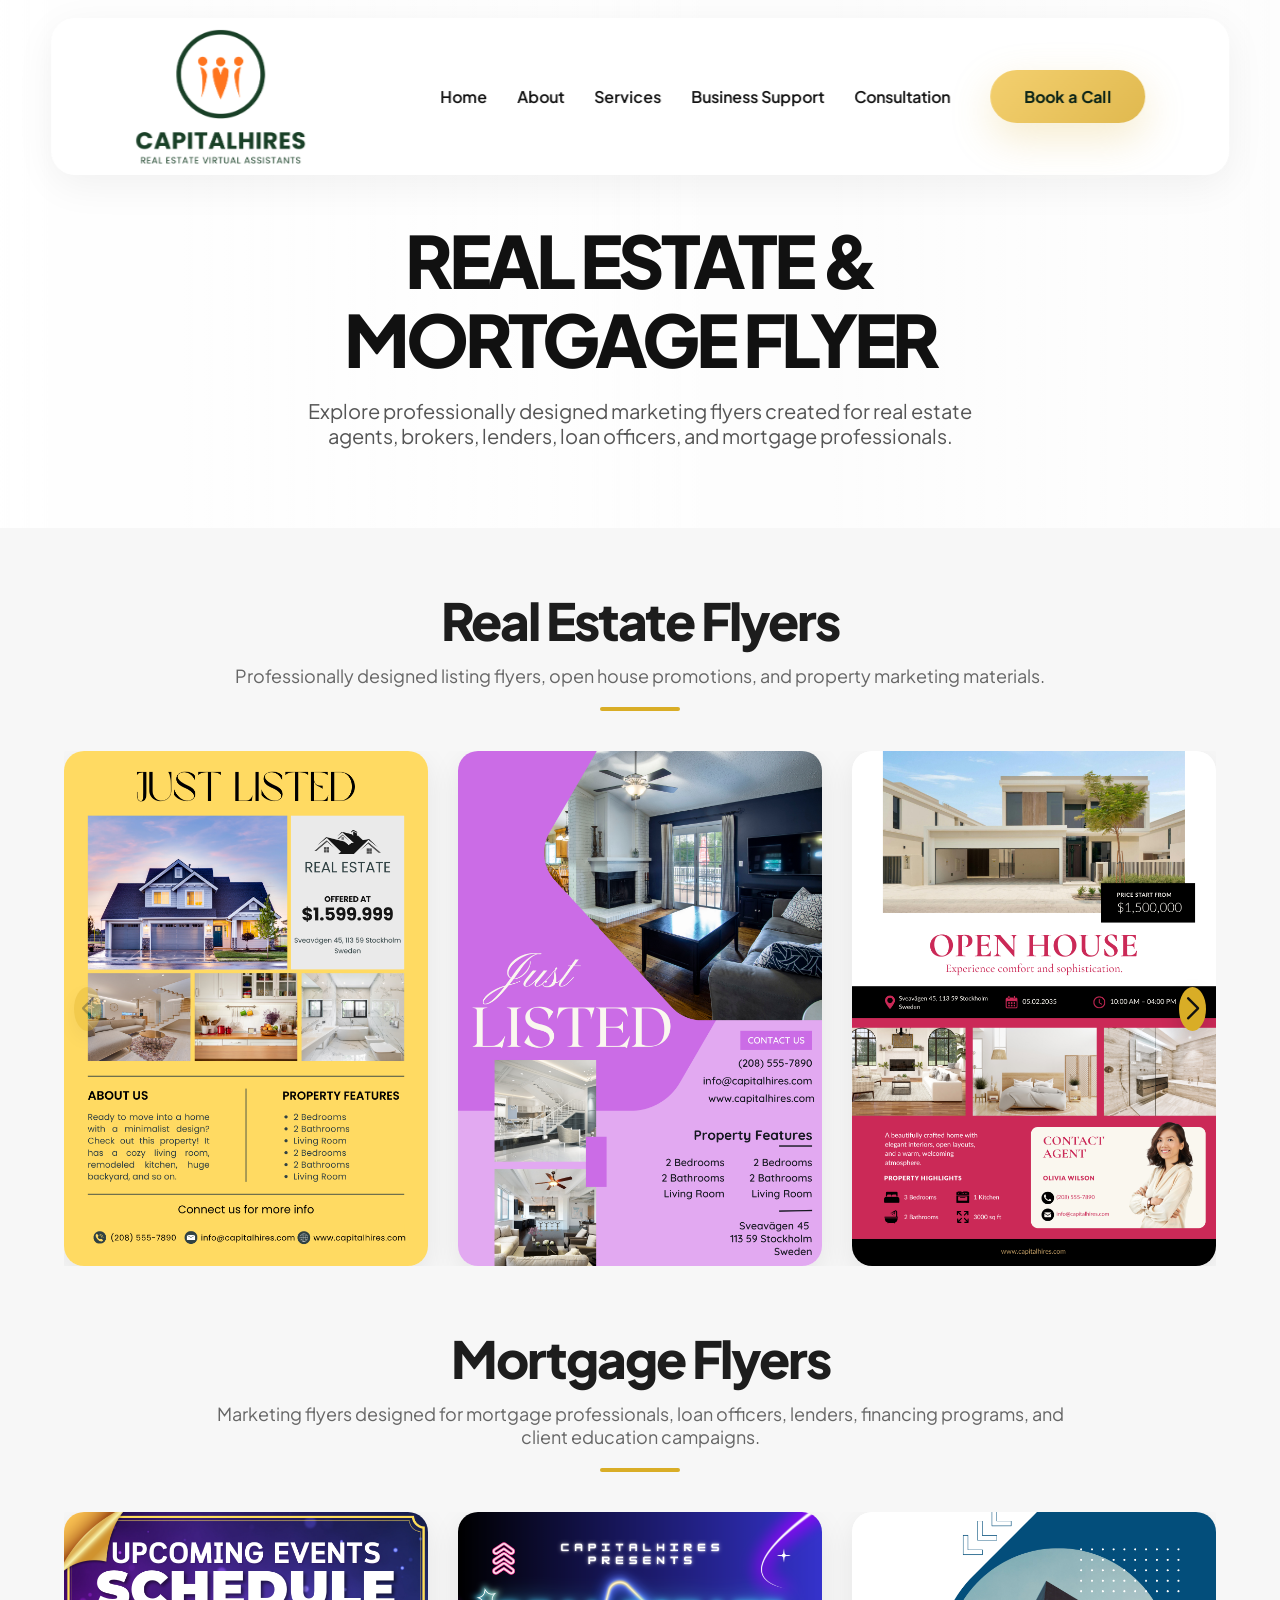
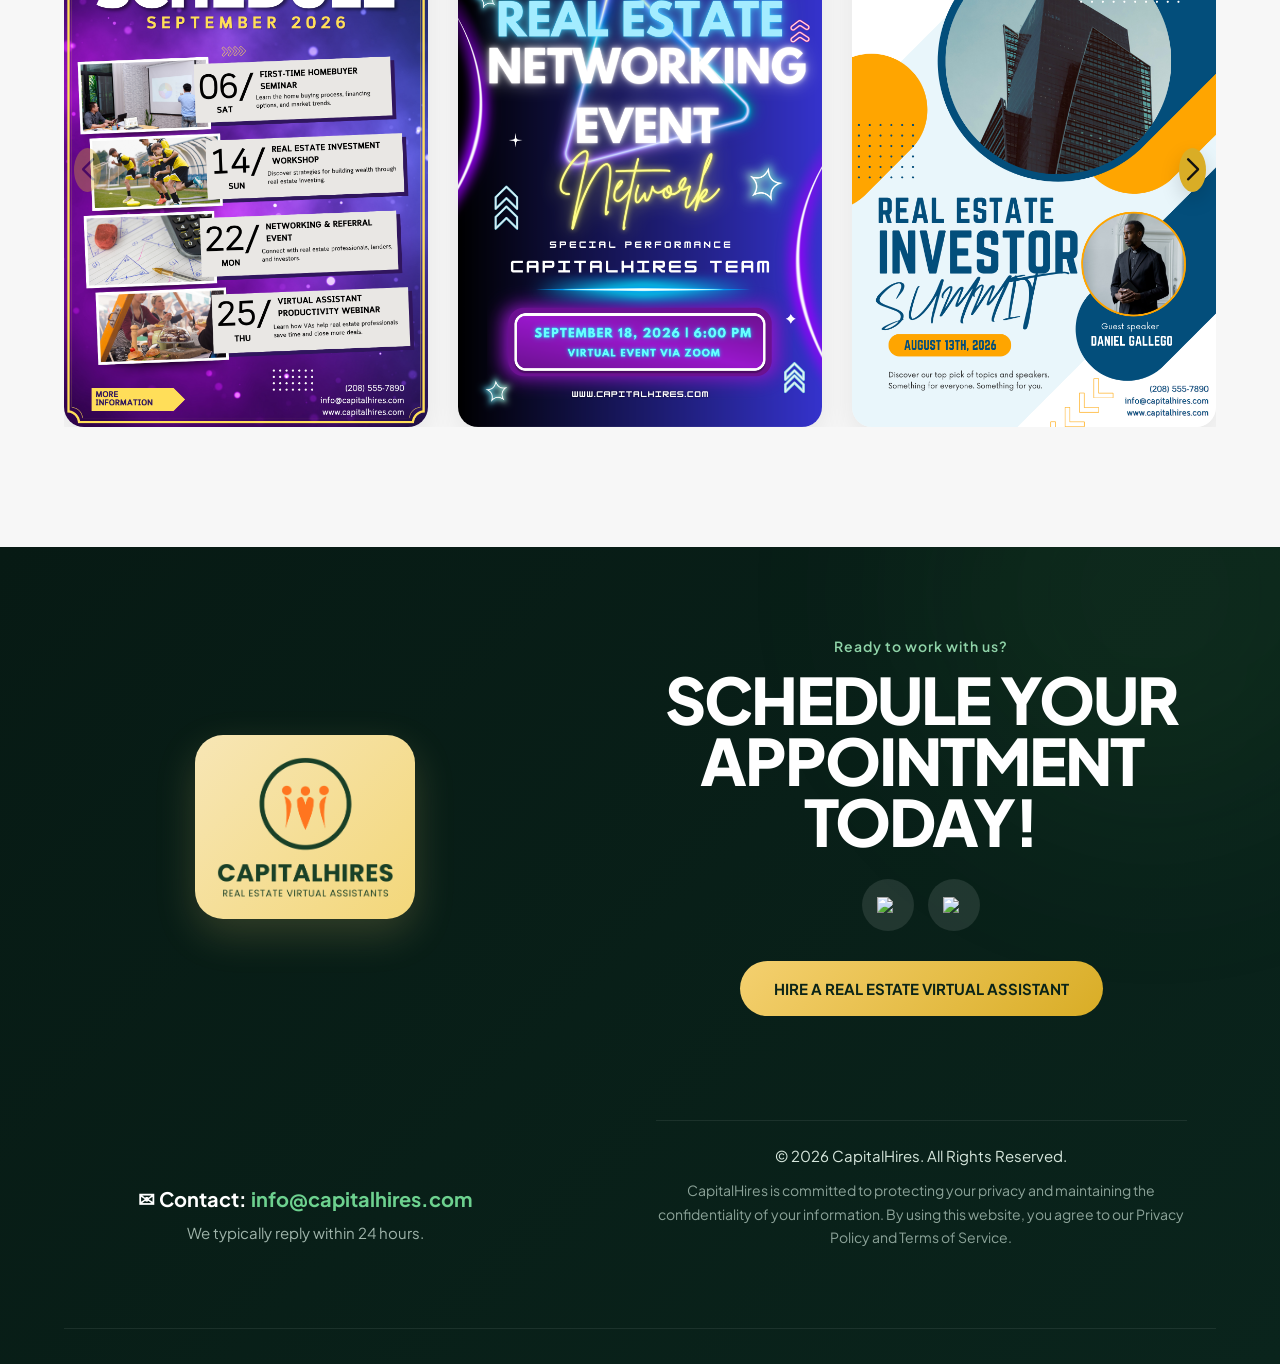
==== flyers/index.html @ 809a92e7 "update" ====
<!DOCTYPE html>
<html lang="en">
<head>
    <meta charset="UTF-8">
    <meta name="viewport" content="width=device-width, initial-scale=1.0">

    <title>Flyers | CapitalHires</title>
    <meta property="og:title" content="CapitalHires | Real Estate Virtual Assistants">

<meta property="og:description"
content="Professional real estate virtual assistants helping agents, brokers, lenders, and mortgage professionals grow their business.">

<meta property="og:image"
content="https://capitalhires.com/images/logo.png">

<meta property="og:url"
content="https://capitalhires.com">

<meta property="og:type"
content="website">

<meta name="twitter:card" content="summary_large_image">

<meta name="twitter:title"
content="CapitalHires | Real Estate Virtual Assistants">

<meta name="twitter:description"
content="Professional real estate virtual assistants helping real estate and mortgage professionals.">

<meta name="twitter:image"
content="https://capitalhires.com/images/preview.jpg">

    <link rel="stylesheet" href="../style.css">
    <link rel="stylesheet" href="../form.css">
    <link rel="stylesheet" href="flyers.css">

    <link rel="preconnect" href="https://fonts.googleapis.com">
    <link rel="preconnect" href="https://fonts.gstatic.com" crossorigin>
    <link href="https://fonts.googleapis.com/css2?family=Plus+Jakarta+Sans:wght@400;500;600;700;800&display=swap" rel="stylesheet">
    <link rel="stylesheet"href="https://cdn.jsdelivr.net/npm/swiper@11/swiper-bundle.min.css"/>


  </head>
<body>

     <!-- HEADER -->

  <header class="header">
    <div class="container nav">

<div class="logo">
  <a href="../index.html">
    <img src="../images/logo.png"
         alt="Capital Hires Logo"
         class="logo-img">
  </a>
</div>

     <nav>
  <ul class="nav-links">

    <li><a href="../index.html">Home</a></li>
    <li><a href="../index.html#about">About</a></li>
    <li><a href="../index.html#services">Services</a></li>
    <li><a href="../index.html#support">Business Support</a></li>
    <li><a href="../index.html#consultation">Consultation</a></li>

  </ul>
</nav>

      <div class="menu-toggle">
  ☰
</div>

<a 
href="https://calendly.com/capitalhires/30min"
target="_blank"
class="btn"
>
  Book a Call
</a>
    </div>
  </header>

<section class="hero">
    <div class="hero-content">
<h1>Real Estate & Mortgage Flyer</h1>

<p>
Explore professionally designed marketing flyers created for real estate agents,
brokers, lenders, loan officers, and mortgage professionals.
</p>
    </div>
</section>

<section class="category-title">
    <h2>Real Estate Flyers</h2>
    <p>
        Professionally designed listing flyers, open house promotions,
        and property marketing materials.
    </p>
</section>

<div class="swiper realEstateSwiper">

    <div class="swiper-wrapper">

        <div class="swiper-slide">
            <img src="../images/Flyers1.png">
        </div>

        <div class="swiper-slide">
            <img src="../images/Flyers2.png">
        </div>

        <div class="swiper-slide">
            <img src="../images/Flyers3.png">
        </div>

        <div class="swiper-slide">
            <img src="../images/Flyers1.png">
        </div>

        <div class="swiper-slide">
            <img src="../images/Flyers2.png">
        </div>

        <div class="swiper-slide">
            <img src="../images/Flyers3.png">
        </div>

    </div>

<div class="realestate-next swiper-button-next"></div>
<div class="realestate-prev swiper-button-prev"></div>

</div>

<section class="category-title">
    <h2>Mortgage Flyers</h2>
    <p>
        Marketing flyers designed for mortgage professionals,
        loan officers, lenders, financing programs, and client education campaigns.
    </p>
</section>

<div class="swiper mortgageSwiper">

    <div class="swiper-wrapper">

<div class="swiper-slide">
    <img src="../images/Flyersevent1.png">
</div>

<div class="swiper-slide">
    <img src="../images/Flyersevent2.png">
</div>

<div class="swiper-slide">
    <img src="../images/Flyersevent3.png">
</div>

<div class="swiper-slide">
    <img src="../images/Flyersevent1.png">
</div>

<div class="swiper-slide">
    <img src="../images/Flyersevent2.png">
</div>

<div class="swiper-slide">
    <img src="../images/Flyersevent3.png">
</div>

    </div>

    <div class="mortgage-next swiper-button-next"></div>
    <div class="mortgage-prev swiper-button-prev"></div>

</div>

 <!-- FOOTER -->

<footer class="footer">

  <div class="footer-top">

    <!-- LEFT -->
    <div class="footer-left">

      <img 
      src="../images/logo.png"
      alt="Capital Hires Logo"
      class="footer-logo"
      >

    </div>


    <!-- CENTER -->
    <div class="footer-center">

      <h4>Ready to work with us?</h4>

      <h2>
        SCHEDULE YOUR APPOINTMENT TODAY!
      </h2>


      <div class="footer-socials">

        <a href="https://www.facebook.com/profile.php?id=61570972498811" target="_blank">
          <img src="https://cdn-icons-png.flaticon.com/512/733/733547.png">
        </a>

        <a href="https://www.linkedin.com/company/capitalhires/" target="_blank">
          <img src="https://cdn-icons-png.flaticon.com/512/3536/3536505.png">
        </a>
<!-- 
        <a href="https://www.instagram.com" target="_blank">
          <img src="https://cdn-icons-png.flaticon.com/512/2111/2111463.png">
        </a>

        <a href="https://www.linkedin.com/company/capitalhires" target="_blank">
          <img src="https://cdn-icons-png.flaticon.com/512/733/733585.png">
        </a>

        -->

      </div>


  <a href="../hireavaform/"
   target="_blank" class="footer-btn" id="hireBtn">
        HIRE A REAL ESTATE VIRTUAL ASSISTANT
      </a>

    </div>


  <div class="footer-contact">

    <p>
      ✉ Contact:
      <a href="mailto:info@capitalhires.com">
        info@capitalhires.com
      </a>
    </p>

    <span>
      We typically reply within 24 hours.
    </span>

  </div>

  <div class="footer-bottom">

    <p>
      © 2026 CapitalHires. All Rights Reserved.
    </p>

    <p>
      CapitalHires is committed to protecting your privacy and maintaining the confidentiality of your information. By using this website, you agree to our Privacy Policy and Terms of Service.
    </p>

  </div> 

</div>

</footer>

<script src="https://cdn.jsdelivr.net/npm/swiper@11/swiper-bundle.min.js"></script>
<script src="flyers.js"></script>
<script src="../script.js"></script>

</body>
</html>
---- style.css ----
*{
  margin:0;
  padding:0;
  box-sizing:border-box;
  font-family:'Plus Jakarta Sans',sans-serif;
}

html{
  scroll-behavior:smooth;
}

body{
  font-family:'Plus Jakarta Sans',sans-serif;
  background:#f6f6f2;
  color:#111;
}

.container{
  width:90%;
  max-width:1350px;
  margin:auto;
}

.header{
  position:fixed;
  top:18px;
  left:50%;
  transform:translateX(-50%);

  width:92%;

  background:
  rgba(255,255,255,0.82);

  backdrop-filter:blur(18px);

  border:
  1px solid rgba(255,255,255,0.15);

  border-radius:24px;

  z-index:999;

  transition:0.4s;

  box-shadow:
  0 10px 40px rgba(0,0,0,0.06);
}

.header.hide{
  transform:
  translateX(-50%)
  translateY(-120%);
}

.header.scrolled{
  top:10px;

  background:
  rgba(255,255,255,0.92);

  box-shadow:
  0 15px 40px rgba(0,0,0,0.08);
}

.header.scrolled .logo-img{
  width:145px;
}

.nav{
  display:flex;
  align-items:center;
  justify-content:space-between;

  padding:10px 24px;
}

.logo{
  margin-right:auto;
}
.logo-img{
  width:170px;
  height:auto;

  display:block;

  transition:0.3s ease;
}

.nav-links{
  display:flex;
  gap:30px;
  list-style:none;
  margin-right:40px;
}

.nav-links a{
  text-decoration:none;
  color:#111;
  font-weight:600;
}

.btn{
  display:inline-flex;
  align-items:center;
  justify-content:center;

  padding:16px 34px;

background:
linear-gradient(
  135deg,
  #f4d06f,
  #e0b94f
);

color:#0b2418;

  text-decoration:none;

  border-radius:999px;

  border:none;

  cursor:pointer;

  font-weight:700;

  letter-spacing:0.3px;

  transition:0.35s ease;

  box-shadow:
  0 15px 40px rgba(224,185,79,0.28);
}

.btn:hover{

  transform:
  translateY(-5px)
  scale(1.03);

  box-shadow:
  0 20px 50px rgba(224,185,79,0.35);

  background:
linear-gradient(
  135deg,
  #ffe08a,
  #d9ad26
  );
}

.hero-buttons{
  display:flex;
  justify-content:center;
  align-items:center;
  gap:18px;
  margin-top:35px;
}

.secondary-btn{
  padding:16px 26px;
  font-size:15px;

  background:
  linear-gradient(
    135deg,
    #f4d06f,
    #e0b94f
  );

  color:#0b2418;

  box-shadow:
  0 15px 40px rgba(224,185,79,0.28);

  transition:all 0.3s ease;
}

.secondary-btn:hover{

  background:
  linear-gradient(
    135deg,
    #ffe08a,
    #d9ad26
  );

  color:#0b2418;
}

.hero{
  padding:180px 0 120px;
  background:
  linear-gradient(to right, rgba(255,255,255,0.95), rgba(255,255,255,0.7)),
  url('https://images.unsplash.com/photo-1520607162513-77705c0f0d4a?q=80&w=1600&auto=format&fit=crop');

  background-size:cover;
  background-position:center;
}

.hero .btn{
  display:inline-block;
}

.hero-grid{
  display:flex;
  justify-content:flex-start;
  align-items:center;

  min-height:85vh;
}

.hero-content{
  width:100%;
  max-width:1400px;
  margin:auto;
  text-align:center;
}

.hero h1{
  font-size:clamp(3.8rem, 5vw, 6.5rem);
  font-weight:800;
  line-height:0.9;
  letter-spacing:-4px;
  text-transform:uppercase;
  text-align:center;

  width:100%;
  max-width:1600px;

  margin:0 auto;

  text-wrap:balance;
}

.hero span{
  color:#5fa33f;
}

.hero p{
  max-width:700px;
  margin:35px auto;
}

.hero-card{
  background:
  linear-gradient(
  135deg,
  #0c4f33,
  #082717
  );

  color:white;

  padding:60px;

  border-radius:35px;

  max-width:850px;

  margin:80px auto 0;

  box-shadow:
  0 25px 60px rgba(0,0,0,0.2);
}

.hero-card h2{
  font-size:42px;
  line-height:1.2;
  margin-bottom:30px;
}

.hero-card ul{
  line-height:2.2;
  font-size:18px;
}

.why-section{
  padding:140px 0;
  background:
  linear-gradient(
    to bottom,
    #f7f7f4,
    #eef2eb
  );
}

.why-grid{
  display:grid;

  grid-template-columns:
  1fr 1fr;

  gap:60px;

  align-items:center;

  margin-bottom:120px;
}

.section-label{
  display:inline-block;

  font-size:14px;

  font-weight:700;

  letter-spacing:2px;

  color:#0d6b3d;

  margin-bottom:20px;
}

.why-left h2{
  font-size:54px;

  line-height:1.1;

  margin-bottom:30px;

  max-width:700px;
}

.why-text{
  font-size:18px;

  line-height:1.8;

  color:#555;

  margin-bottom:20px;

  max-width:650px;
}

.info-card{
  background:
  linear-gradient(
    135deg,
    #0b4d2d,
    #062f1c
  );

  padding:50px;

  border-radius:30px;

  color:white;

  box-shadow:
  0 20px 60px
  rgba(0,0,0,0.15);
}

.info-card h3{
  font-size:32px;

  margin-bottom:30px;
}

.info-card ul{
  display:flex;

  flex-direction:column;

  gap:20px;
}

.info-card li{
  line-height:1.7;

  font-size:18px;
}

.values-container{
  margin-top:100px;
}

.values-heading{
  text-align:center;

  margin-bottom:60px;
}

.values-heading h2{
  font-size:50px;

  max-width:700px;

  margin:auto;

  line-height:1.2;
}

.values-grid{
  display:grid;

  grid-template-columns:
  repeat(3,1fr);

  gap:30px;
}

.value-card{
  background:white;

  padding:40px;

  border-radius:24px;

  box-shadow:
  0 10px 30px
  rgba(0,0,0,0.06);

  transition:0.3s;
}

.value-card:hover{
  transform:translateY(-8px);
}

.value-card h3{
  font-size:24px;

  margin-bottom:20px;

  color:#0b4d2d;
}

.value-card p{
  color:#555;

  line-height:1.8;
}

.section-title{
  text-align:center;

  font-size:clamp(2.8rem,5vw,4.8rem);

  color:white;

  font-weight:800;

  margin-bottom:20px;

  letter-spacing:-3px;
}

.services{
  background:
  linear-gradient(
    135deg,
    #06341f,
    #0b4d2d,
    #082717
  );

  padding:140px 0;
}

.services-btn{
  text-align:center;
  margin-top:50px;
}

.service-btn{
  display:inline-flex;

  align-items:center;
  justify-content:center;

  width:fit-content;

  margin-top:auto;

  padding:14px 30px;

  border-radius:999px;

  text-decoration:none;

  font-weight:700;

  font-size:14px;

  background:
  linear-gradient(
    135deg,
    #f4d06f,
    #d9ad26
  );

  color:#0b2418;

  transition:0.35s ease;

  box-shadow:
  0 12px 30px rgba(224,185,79,0.25);
}

.service-btn:hover{
  transform:
  translateY(-5px);

  box-shadow:
  0 18px 40px rgba(224,185,79,0.35);

  background:
  linear-gradient(
    135deg,
    #ffe08a,
    #d9ad26
  );
}

.service-grid{
  display:grid;
  grid-template-columns:repeat(3,1fr);
  gap:35px;
  margin-top:60px;
}

.service-card{
  background:white;
  border-radius:28px;
  padding:40px;
  padding-bottom:50px;

  transition:0.3s;

  box-shadow:
  0 10px 40px rgba(0,0,0,0.08);

  position:relative;

  display:flex;
  flex-direction:column;

  height:100%;
}

.service-btn{
  width:fit-content;

  margin-top:auto;

  margin-bottom:10px;
}

.service-card::before{
  content:"";
  position:absolute;
  top:0;
  left:0;
  width:100%;
  height:6px;
  background:linear-gradient(to right,#0d5b38,#4caf50);
}

.service-card:hover{
  transform:translateY(-10px);
  box-shadow:
  0 25px 60px rgba(13,91,56,0.15);
}

.service-card img{
  width:70px;
  height:70px;
  object-fit:contain;
  margin-bottom:30px;
}

.service-card h3{
  font-size:34px;
  line-height:1.2;
  margin-bottom:25px;
  color:#0d5b38;
  font-weight:800;
}

.service-card p{
  font-size:17px;
  line-height:1.9;
  color:#555;
  margin-bottom:25px;
}

.service-card ul{
  padding-left:20px;
}

.service-card li{
  margin-bottom:14px;
  color:#333;
  line-height:1.7;
}

.card{
  background:white;
  padding:40px;
  border-radius:24px;
  border:1px solid #e7e7e7;
  transition:0.4s;
  box-shadow:0 10px 30px rgba(0,0,0,0.05);
}

.card:hover{
  transform:translateY(-10px);
}

.card h3{
  margin-bottom:20px;
}

.card ul{
  line-height:2;
}

.support{
        padding:150px 0;
  background:
  linear-gradient(rgba(4,33,20,0.92),
  rgba(4,33,20,0.92)),
  url('https://images.unsplash.com/photo-1497366754035-f200968a6e72?q=80&w=1600&auto=format&fit=crop');

  background-size:cover;
  background-position:center;
}

.support-header{
  text-align:center;
  margin-bottom:70px;
}

.support-card{
  transition:
  transform 0.3s ease,
  box-shadow 0.3s ease;
}

.support-card:hover{
  transform:
  translateY(-10px);

    box-shadow:
  0 25px 60px rgba(13,91,56,0.20);
}

.support-header span{
  color:#6dd18f;
  font-size:14px;
  font-weight:700;
  letter-spacing:2px;
}

.support-header h2{
  font-size:60px;
  color:white;
  margin:20px 0;
  font-weight:800;
}

.support-header p{
  color:#d8d8d8;
  font-size:18px;
}

.white{
  color:white;
}

.support-grid{
  display:grid;
  grid-template-columns:repeat(3,1fr);
  gap:25px;

  justify-content:center;
}

.support-card{
  background:white;
  padding:35px;
  border-radius:25px;
  box-shadow:0 15px 40px rgba(0,0,0,0.12);
}

.support-card h3{
  color:#0d5b38;
  margin-bottom:20px;
  font-size:26px;
  line-height:1.3;
}

.preview-list li,
.hidden-content li{
  margin-bottom:12px;
  line-height:1.7;
  color:#444;
}

.hidden-content{
  display:none;
  margin-top:15px;
}

.support-card.active .hidden-content{
  display:block;
}

.toggle-btn{
  margin-top:20px;
  border:none;
  background:none;
  color:#0d5b38;
  font-weight:700;
  cursor:pointer;
  font-size:15px;
}


.consultation{
  padding:140px 0;

  background:
  linear-gradient(
    to bottom,
    #f7f7f4,
    #eef2eb
  );
}

.consultation-grid{
  display:grid;
  grid-template-columns:1.1fr 1fr;
  gap:80px;
  align-items:center;
}

.consult-text{
  font-size:19px;
  line-height:1.9;
  color:#444;
  margin-bottom:40px;
  max-width:650px;
}

.consult-box{
  background:white;

  padding:35px;

  border-radius:24px;

  margin-bottom:35px;

  box-shadow:
  0 15px 40px rgba(0,0,0,0.06);

  transition:0.3s;
}

.consult-box:hover{
  transform:translateY(-8px);
}

.consult-box h3{
  margin-bottom:20px;
  font-size:28px;
  color:#0d5b38;
}

.consult-box ul{
  display:flex;
  flex-direction:column;
  gap:18px;

  padding-left:20px;
}

.consult-box li{
  line-height:1.8;
  color:#444;
  font-size:17px;
}

.consult-bottom{
  font-size:18px;
  line-height:1.9;
  color:#555;

  margin-bottom:40px;

  max-width:650px;
}

.consult-right img{
  width:100%;
  height:700px;

  object-fit:cover;

  border-radius:35px;

  box-shadow:
  0 25px 60px rgba(0,0,0,0.12);

  transition:0.4s;
}

.consult-right img:hover{
  transform:translateY(-10px);
}

.consult-left{
  max-width:700px;
}

.consult-left h2{
  font-size:64px;
  line-height:1;
  margin:20px 0 30px;
  font-weight:800;
}

.consult-left p{
  line-height:1.8;
  margin-bottom:20px;
}

.consult-left ul{
  line-height:2;
  margin-bottom:30px;
}

.testimonials{
  padding:150px 0;

  background:
  linear-gradient(
    to bottom,
    #f4f7f2,
    #eef3ee
  );
}

.testimonial-header{
  text-align:center;
  margin-bottom:70px;
}

.testimonial-header span{
  color:#0d5b38;
  font-size:14px;
  font-weight:700;
  letter-spacing:2px;
}

.testimonial-header h2{
  font-size:60px;
  margin:20px 0;
  color:#111;
  font-weight:800;
}

.testimonial-header p{
  color:#666;
  font-size:18px;
}


.testimonial-grid{
  display:grid;
  grid-template-columns:repeat(3,1fr);
  gap:40px;
}

.testimonial-card{
  background:white;
  padding:40px;
  border-radius:28px;
  box-shadow:
  0 15px 40px rgba(0,0,0,0.06);
  transition:0.3s;

  transition:0.4s;

  display:flex;
  flex-direction:column;
  justify-content:space-between;

  min-height:420px;
}

.testimonial-card:hover{
  transform:translateY(-8px);
  box-shadow:
  0 20px 40px rgba(0,0,0,0.08);
}

.testimonial-text{
  line-height:2;
  color:#444;
  margin-bottom:40px;
  font-size:17px;
}

.stars{
  color:#f4b400;

  font-size:22px;

  margin-bottom:20px;

  letter-spacing:4px;
}

.client-info{
  display:flex;
  align-items:center;
  gap:15px;

  margin-top:auto;
}

.client-info img{
  width:70px;
  height:70px;
  border-radius:50%;
  object-fit:cover;
}

.client-info h4{
  color:#0d5b38;
  margin-bottom:5px;
}

.client-info span{
  color:#666;
  font-size:14px;
}

.testimonial{
  background:white;
  padding:40px;
  border-radius:25px;
  border:1px solid #eee;
  box-shadow:0 10px 30px rgba(0,0,0,0.06);
  position:relative;
}
.testimonial::before{
  content:"“";
  font-size:80px;
  position:absolute;
  top:10px;
  left:20px;
  color:#0d5b38;
  opacity:0.15;
}

.testimonial p{
  line-height:1.8;
  margin-bottom:20px;
}


.footer{
  background:
  linear-gradient(
    135deg,
    #071a14,
    #0a241c
  );

  color:white;

  padding:90px 0 35px;

  position:relative;

  overflow:hidden;
}

.footer::before{
  content:"";
  position:absolute;

  width:450px;
  height:450px;

  background:
  rgba(76,175,80,0.08);

  border-radius:50%;

  filter:blur(100px);

  top:-180px;
  right:-100px;
}

.footer-top{
  width:90%;
  max-width:1200px;

  margin:auto;

  display:grid;

  grid-template-columns:
  0.9fr 1.1fr;

  align-items:center;

  gap:80px;

  padding-bottom:55px;

  border-bottom:
  1px solid rgba(255,255,255,0.08);

  position:relative;
  z-index:2;
}

.footer-left{
  display:flex;
  justify-content:center;
  align-items:center;
}

.footer-logo{
  width:220px;

  padding:22px;

  border-radius:28px;

background:
linear-gradient(
  135deg,
  #f7e6b5,
  #f3d77a
);

  box-shadow:
  0 15px 40px rgba(243,215,122,0.18);

  object-fit:contain;

  transition:0.35s ease;
}

.footer-logo:hover{
  transform:
  translateY(-8px)
  scale(1.03);

  box-shadow:
  0 30px 70px rgba(255,179,71,0.45);
}

.footer-center{
  text-align:center;
}

.footer-center h4{
  font-size:14px;

  color:#8fd3a8;

  margin-bottom:14px;

  letter-spacing:1px;

  font-weight:600;
}

.footer-center h2{
  font-size:clamp(2.8rem,5vw,4.5rem);

  line-height:0.95;

  font-weight:800;

  letter-spacing:-2px;

  margin-bottom:28px;

  max-width:700px;

  margin-left:auto;
  margin-right:auto;
}

.footer-socials{
  display:flex;

  justify-content:center;

  gap:14px;

  margin-bottom:30px;
}

.footer-socials a{
  width:52px;
  height:52px;

  display:flex;
  align-items:center;
  justify-content:center;

  border-radius:50%;

background:
rgba(255,255,255,0.10);

  transition:0.3s ease;
}

.footer-socials a:hover{
  transform:translateY(-5px);

  background:
  linear-gradient(
    135deg,
    #f4d06f,
    #d9ad26
  );

  box-shadow:
  0 10px 30px rgba(224,185,79,0.35);
}

.footer-socials img{
  width:22px;
}

.footer-btn{
  display:inline-flex;

  align-items:center;
  justify-content:center;

  padding:18px 34px;

  border-radius:999px;

background:
linear-gradient(
  135deg,
  #f4d06f,
  #d9ad26
);

color:#0b2418;

  text-decoration:none;

  font-weight:700;

  font-size:15px;

  transition:0.3s ease;
}

.footer-btn:hover{
  transform:translateY(-5px);
}

.footer-right{
  justify-self:end;
}

.footer-right h3{
  font-size:24px;

  margin-bottom:20px;
}

.footer-right ul{
  list-style:none;

  display:flex;
  flex-direction:column;

  gap:14px;
}

.footer-right a{
  color:#d7e7dd;

  text-decoration:none;

  font-size:16px;

  transition:0.3s ease;
}

.footer-right a:hover{
  color:#6dd18f;
}

.footer-contact{
  text-align:center;
margin-top:50px;
  padding:40px 20px 30px;

  position:relative;
  z-index:2;
}

.footer-contact p{
  font-size:20px;

  font-weight:700;

  margin-bottom:10px;
}

.footer-contact a{
  color:#6dd18f;

  text-decoration:none;
}

.footer-contact span{
  color:#9fb4aa;

  font-size:15px;
}

.footer-bottom{
  width:90%;
  max-width:1200px;

  margin:auto;

  text-align:center;

  border-top:
  1px solid rgba(255,255,255,0.08);

  padding-top:25px;

  position:relative;
  z-index:2;
}

.footer-bottom p:first-child{
  margin-bottom:14px;

  color:#d7e7dd;

  font-size:15px;
}

.footer-bottom p:last-child{
  color:#8ca399;

  font-size:14px;

  line-height:1.7;

  max-width:900px;

  margin:auto;
}

/* MOBILE */

@media(max-width:768px){

  .footer-top{
    grid-template-columns:1fr;

    text-align:center;
  }

  .footer-left{
    justify-content:center;
  }

  .footer-right{
    justify-self:center;
  }

  .footer-center h2{
    font-size:3rem;
  }

  .footer-contact p{
    font-size:18px;
  }

    .hero-buttons{
    flex-direction:column;
    align-items:center;
  }

  .secondary-btn{
    width:100%;
    max-width:340px;
  }
}



#topBtn{
  position:fixed;

  bottom:110px;
  right:25px;

  width:58px;
  height:58px;

  border:none;
  border-radius:50%;

  background:
  linear-gradient(
    135deg,
    #22c55e,
    #15803d
  );

  color:white;

  font-size:24px;
  font-weight:700;

  cursor:pointer;

  display:none;

  z-index:99999;

  box-shadow:
  0 15px 40px rgba(34,197,94,0.30);

  transition:0.35s ease;
}

#topBtn:hover{
  transform:
  translateY(-6px)
  scale(1.08);

  box-shadow:
  0 20px 50px rgba(34,197,94,0.40);
}


/* ================================= */
/* RESPONSIVE */
/* ================================= */

@media(max-width:1100px){

  .service-grid,
  .support-grid,
  .testimonial-grid,
  .values-grid{
    grid-template-columns:repeat(2,1fr);
  }

  .consultation-grid,
  .why-grid{
    grid-template-columns:1fr;
  }

  .consult-right img{
    height:500px;
  }

  .hero h1{
    font-size:4.5rem;
  }

  .support-header h2,
  .testimonial-header h2,
  .consult-left h2,
  .why-left h2{
    font-size:4rem;
  }
}

/* MOBILE */

@media(max-width:768px){

  .container{
    width:92%;
  }

  .nav{
    padding:12px 18px;
  }

  .nav-links{
    display:none;
  }

  .logo-img{
    width:140px;
  }

  .header.scrolled .logo-img{
    width:125px;
  }

  .btn{
    padding:14px 26px;
    font-size:14px;
  }

  .hero{
    padding:160px 0 90px;
  }

  .hero-grid{
    min-height:auto;
  }

.hero h1{
  font-size:2.5rem;
  line-height:1;
  letter-spacing:-2px;
}

.hero h1 br{
  display:none;
}

  .hero p{
    font-size:18px;
  }

  .why-left h2,
  .values-heading h2,
  .support-header h2,
  .consult-left h2,
  .testimonial-header h2,
  .footer-center h2{
    font-size:2.5rem;
    line-height:1.1;
  }

  .service-grid,
  .support-grid,
  .testimonial-grid,
  .values-grid{
    grid-template-columns:1fr;
  }

  .service-card,
  .support-card,
  .testimonial-card,
  .value-card,
  .consult-box{
    padding:30px;
  }

  .consult-right img{
    height:400px;
  }

  .consultation-grid,
  .why-grid,
  .footer-top{
    grid-template-columns:1fr;
  }

  .footer{
    text-align:center;
  }

  .footer-logo{
    width:180px;
  }

  .footer-contact p{
    font-size:17px;
  }

  .footer-bottom p:last-child{
    font-size:13px;
    line-height:1.8;
  }

  #topBtn{
    width:52px;
    height:52px;
    font-size:20px;
    right:20px;
    bottom:20px;
  }
}

/* SMALL PHONES */

@media(max-width:480px){

  .hero h1{
    font-size:2.4rem;
  }

  .support-header h2,
  .testimonial-header h2,
  .consult-left h2,
  .why-left h2,
  .footer-center h2{
    font-size:2rem;
  }

  .service-card h3,
  .support-card h3{
    font-size:1.5rem;
  }

  .testimonial-card{
    min-height:auto;
  }

  .footer-logo{
    width:160px;
  }

  .footer-btn{
    width:100%;
  }
}

/* MOBILE MENU */

.menu-toggle{
  display:none;

  font-size:32px;

  cursor:pointer;

  color:#0b2418;

  font-weight:700;
}

/* MOBILE */

@media(max-width:768px){

  .menu-toggle{
    display:block;
  }

  .nav-links{
    position:absolute;

    top:100%;

    left:0;

    width:100%;

    background:white;

    flex-direction:column;

    align-items:center;

    gap:25px;

    padding:30px 0;

    border-radius:0 0 24px 24px;

    box-shadow:
    0 20px 40px rgba(0,0,0,0.08);

    display:none;
  }

  .nav-links.active{
    display:flex;
  }

  .nav .btn{
    display:none;
  }
}

/* CHATBOT */
#boei_button{
  bottom:105px !important;
  right:22px !important;
}

/* SCROLL TOP BUTTON */
#topBtn{
  position:fixed;

  bottom:30px;
  right:22px;

  width:58px;
  height:58px;

  border:none;
  border-radius:50%;

  background:
  linear-gradient(
    135deg,
    #22c55e,
    #15803d
  );

  color:white;

  font-size:24px;
  font-weight:700;

  cursor:pointer;

  display:none;

  z-index:99999;

  box-shadow:
  0 15px 40px rgba(34,197,94,0.30);

  transition:0.35s ease;
}
---- form.css ----
*{
  margin:0;
  padding:0;
  box-sizing:border-box;
  font-family:'Plus Jakarta Sans',sans-serif;
}

.section-label{
  display:inline-block;

  font-size:15px;
  font-weight:800;

  letter-spacing:4px;

  color:#006b3f;

  text-transform:uppercase;

  margin-bottom:18px;
}

body{
  background:#f6f6f2;
  color:#111;
}

.container{
  width:90%;
  max-width:1350px;
  margin:auto;
}

.task{
  padding:120px 0;

  background:
  linear-gradient(to right, rgba(255,255,255,0.95), rgba(255,255,255,0.9)),
  url('https://images.unsplash.com/photo-1497366412874-3415097a27e7?q=80&w=1400&auto=format&fit=crop');

  background-size:cover;
  background-position:center;
}

.task-grid{
  display:grid;
  grid-template-columns:0.9fr 1.1fr;
  align-items:center;
  gap:50px;
}

.task-form button{
  transition:all .3s ease;
}

.task-form button:disabled{
  opacity:.8;
  cursor:not-allowed;
}

.task-form{
  background:white;
  padding:40px;
  border-radius:20px;
  box-shadow:
  0 20px 60px rgba(0,0,0,0.08);
   box-shadow:
  0 25px 60px rgba(0,0,0,0.15);
}
.task-right{
  max-width:650px;
}

.task-right h2{
  font-size:5rem;
  font-weight:800;
  line-height:0.95;
  letter-spacing:-3px;
  margin:10px 0 24px;
}

.task-text{
  font-size:18px;
  color:#555;
  margin-bottom:30px;
  line-height:1.8;
}

.task-services{
  display:grid;
  grid-template-columns:1fr 1fr;
  gap:16px;
}

.task-box{
  background:white;

  padding:20px 24px;

  border-radius:18px;

  font-weight:600;

  box-shadow:
  0 10px 30px rgba(0,0,0,0.06);

  transition:0.3s;

  line-height:1.6;
}

.task-box:hover{
  transform:translateY(-6px);

  box-shadow:
  0 18px 40px rgba(13,91,56,0.14);
}

.task-features{
  display:grid;
  grid-template-columns:1fr 1fr;
  gap:18px;
  margin-bottom:40px;
}

.task-feature{
  background:white;
  padding:18px 22px;
  border-radius:18px;

  box-shadow:
  0 10px 30px rgba(0,0,0,0.06);

  font-weight:600;

  transition:0.3s;
}

.task-feature:hover{
  transform:translateY(-6px);

  box-shadow:
  0 18px 40px rgba(13,91,56,0.12);
}

.task-process{
  margin-top:35px;

  display:flex;
  gap:18px;

  flex-wrap:wrap;

  font-weight:700;

  color:#0d5b38;
}

.task-form h2{
  margin-bottom:20px;
}

.task-form input,
.task-form textarea,
.task-form select{
  width:100%;
  padding:16px 18px;
  margin-bottom:18px;
  border:1px solid #d8d8d8;
  border-radius:18px;
  background:#fff;
  font-size:15px;
  font-weight:500;
  font-family:'Plus Jakarta Sans',sans-serif;
  color:#555;
  outline:none;
  transition:0.3s ease;
}

.success-popup{
  position:fixed;
  top:30px;
  right:30px;
  background:#0f6b3f;
  color:#fff;
  padding:18px 26px;
  border-radius:14px;
  font-weight:600;
  font-size:15px;
  box-shadow:0 10px 30px rgba(0,0,0,0.18);

  opacity:0;
  visibility:hidden;
  transform:translateY(-20px);

  transition:all .35s ease;

  z-index:9999;
}

.success-popup.show{
  opacity:1;
  visibility:visible;
  transform:translateY(0);
}

.btn{
  display:inline-flex;
  align-items:center;
  justify-content:center;
  padding:16px 34px;
  background:linear-gradient(135deg,#f4d06f,#e0b94f);
  color:#0b2418;
  text-decoration:none;
  border-radius:999px;
  border:none;
  cursor:pointer;
  font-weight:700;
  transition:0.35s ease;
}

.btn:hover{
  transform:translateY(-3px);

  box-shadow:
  0 15px 35px rgba(224,185,79,0.28);
}

.task-form textarea{
  min-height:130px;
  resize:none;
}

.task-form select{
  height:54px;

  appearance:none;
  -webkit-appearance:none;
  -moz-appearance:none;

  cursor:pointer;

  padding-right:50px;

  background-image:url("data:image/svg+xml,%3Csvg xmlns='http://www.w3.org/2000/svg' width='16' height='16' fill='none' stroke='%2300663a' stroke-width='2' stroke-linecap='round' stroke-linejoin='round'%3E%3Cpolyline points='4 6 8 10 12 6'/%3E%3C/svg%3E");

  background-repeat:no-repeat;
  background-position:right 18px center;
}

.task-form input:focus,
.task-form textarea:focus,
.task-form select:focus{
  border-color:#0d6b3f;

  box-shadow:
  0 0 0 4px rgba(13,107,63,0.08);
}

/* ========================= */
/* TABLET */
/* ========================= */

@media(max-width:1100px){

  .task-grid{
    grid-template-columns:1fr;
  }

  .task-right{
    max-width:100%;
  }

}

/* ========================= */
/* MOBILE */
/* ========================= */

@media(max-width:768px){

  .task{
    padding:80px 0;
  }

  .container{
    width:92%;
  }

  .task-grid{
    gap:50px;
  }

  .task-form{
    padding:28px;
  }

  .task-right h2{
    font-size:2.7rem;
    line-height:1.1;
  }

  .task-text{
    font-size:16px;
  }

  .task-services{
    grid-template-columns:1fr;
  }

  .task-box{
    padding:18px;
    font-size:15px;
  }

  .task-process{
    gap:12px;
    font-size:14px;
  }

  .btn{
    width:100%;
  }

}

/* ========================= */
/* SMALL PHONES */
/* ========================= */

@media(max-width:480px){

  .task-form{
    padding:22px;
    border-radius:18px;
  }

  .task-form h2{
    font-size:2rem;
  }

  .task-right h2{
    font-size:2.2rem;
  }

  .task-form input,
  .task-form textarea,
  .task-form select{
    font-size:14px;
    padding:15px 16px;
  }

  .task-form textarea{
    min-height:110px;
  }

  .btn{
    width:100%;
  }

}
---- flyers/flyers.css ----
*{
    margin:0;
    padding:0;
    box-sizing:border-box;
    font-family:'Plus Jakarta Sans', sans-serif;
}

body{
    background:#f7f7f7;
}

.hero{
    min-height:400px;
    display:flex;
    align-items:center;
    justify-content:center;
    text-align:center;
    padding:220px 20px 80px;
}

.hero-content{
    max-width:900px;
    margin:auto;
}

.hero h1{
    font-size:clamp(40px,6vw,72px);
    font-weight:800;
    line-height:1.1;
    margin-bottom:20px;
        color:#111;

}

.hero p{
    font-size:20px;
    max-width:700px;
    margin:auto;
    color:#555;
}

.portfolio{
    max-width:1400px;
    margin:auto;
    padding:20px;
    display:grid;
    grid-template-columns:repeat(auto-fit,minmax(350px,1fr));
    gap:30px;
}

.flyer-card{
    overflow:hidden;
    border-radius:20px;
    background:white;
    box-shadow:0 10px 30px rgba(0,0,0,.08);
    transition:.3s;
}

.flyer-card:hover{
    transform:translateY(-10px);
}

.flyer-card img{
    width:100%;
    display:block;
    transition:.4s ease;
}

.flyer-card:hover img{
    transform:scale(1.03);
}

.category-title{
    text-align:center;
     margin:60px auto 40px;
    max-width:900px;
    padding:0 20px;
    position:relative;
}

.category-title::after{
    content:"";
    display:block;
    width:80px;
    height:4px;
    background:#d9ad26;
    margin:20px auto 0;
    border-radius:999px;
}

.category-title h2{
    font-size:clamp(2.5rem,4vw,4rem);
    font-weight:800;
    letter-spacing:-2px;
    color:#1d1d1d;
    margin-bottom:12px;
}

.category-title p{
    color:#666;
    font-size:18px;
}

.swiper{
    width:90%;
    max-width:1400px;
    margin:auto;
    position:relative;

    padding-left:60px;
    padding-right:60px;
    padding-bottom:120px;
}

.swiper-slide{
    border-radius:20px;
    overflow:hidden;
    transition:.3s ease;
    box-shadow:0 10px 30px rgba(0,0,0,.08);
}

.swiper-slide:hover{
    transform:translateY(-12px);
    box-shadow:0 20px 40px rgba(0,0,0,.15);
}

.swiper-slide img{
    width:100%;
    display:block;
    transition:.4s ease;
}

.swiper-slide:hover img{
    transform:scale(1.03);
}

.swiper-button-next,
.swiper-button-prev{
    background:#d9ad26;
    color:#111 !important;
    width:55px;
    height:55px;
    border-radius:50%;
    box-shadow:0 8px 20px rgba(0,0,0,.15);
    cursor:pointer;
}

.swiper-button-next::after,
.swiper-button-prev::after{
    font-size:22px !important;
    font-weight:900;
}
.mortgageSwiper{
    margin-bottom:120px;
}

@media (max-width: 768px){

    .hero{
        padding:180px 20px 50px;
    }

    .hero h1{
        font-size:36px;
    }

    .hero p{
        font-size:16px;
    }

    .portfolio{
        grid-template-columns:1fr;
        gap:20px;
    }

    .flyer-card{
        border-radius:15px;
    }
}
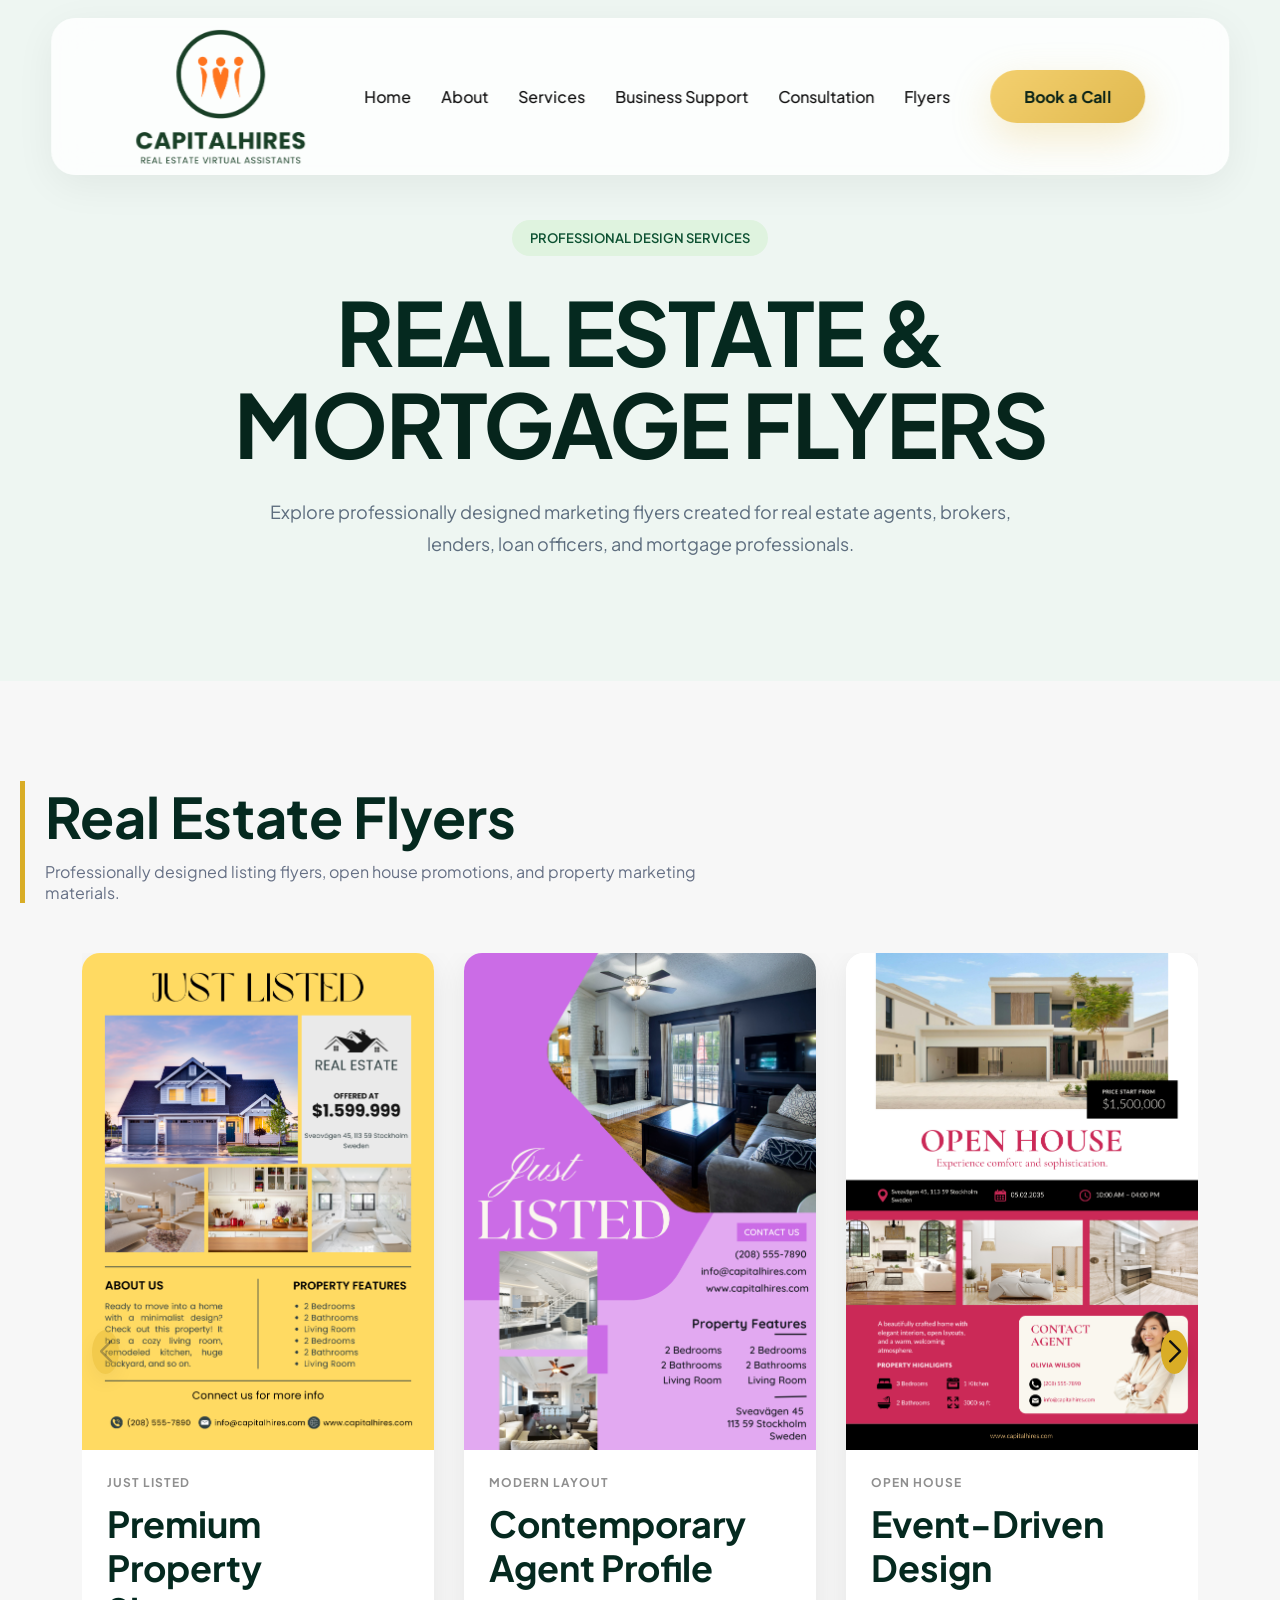
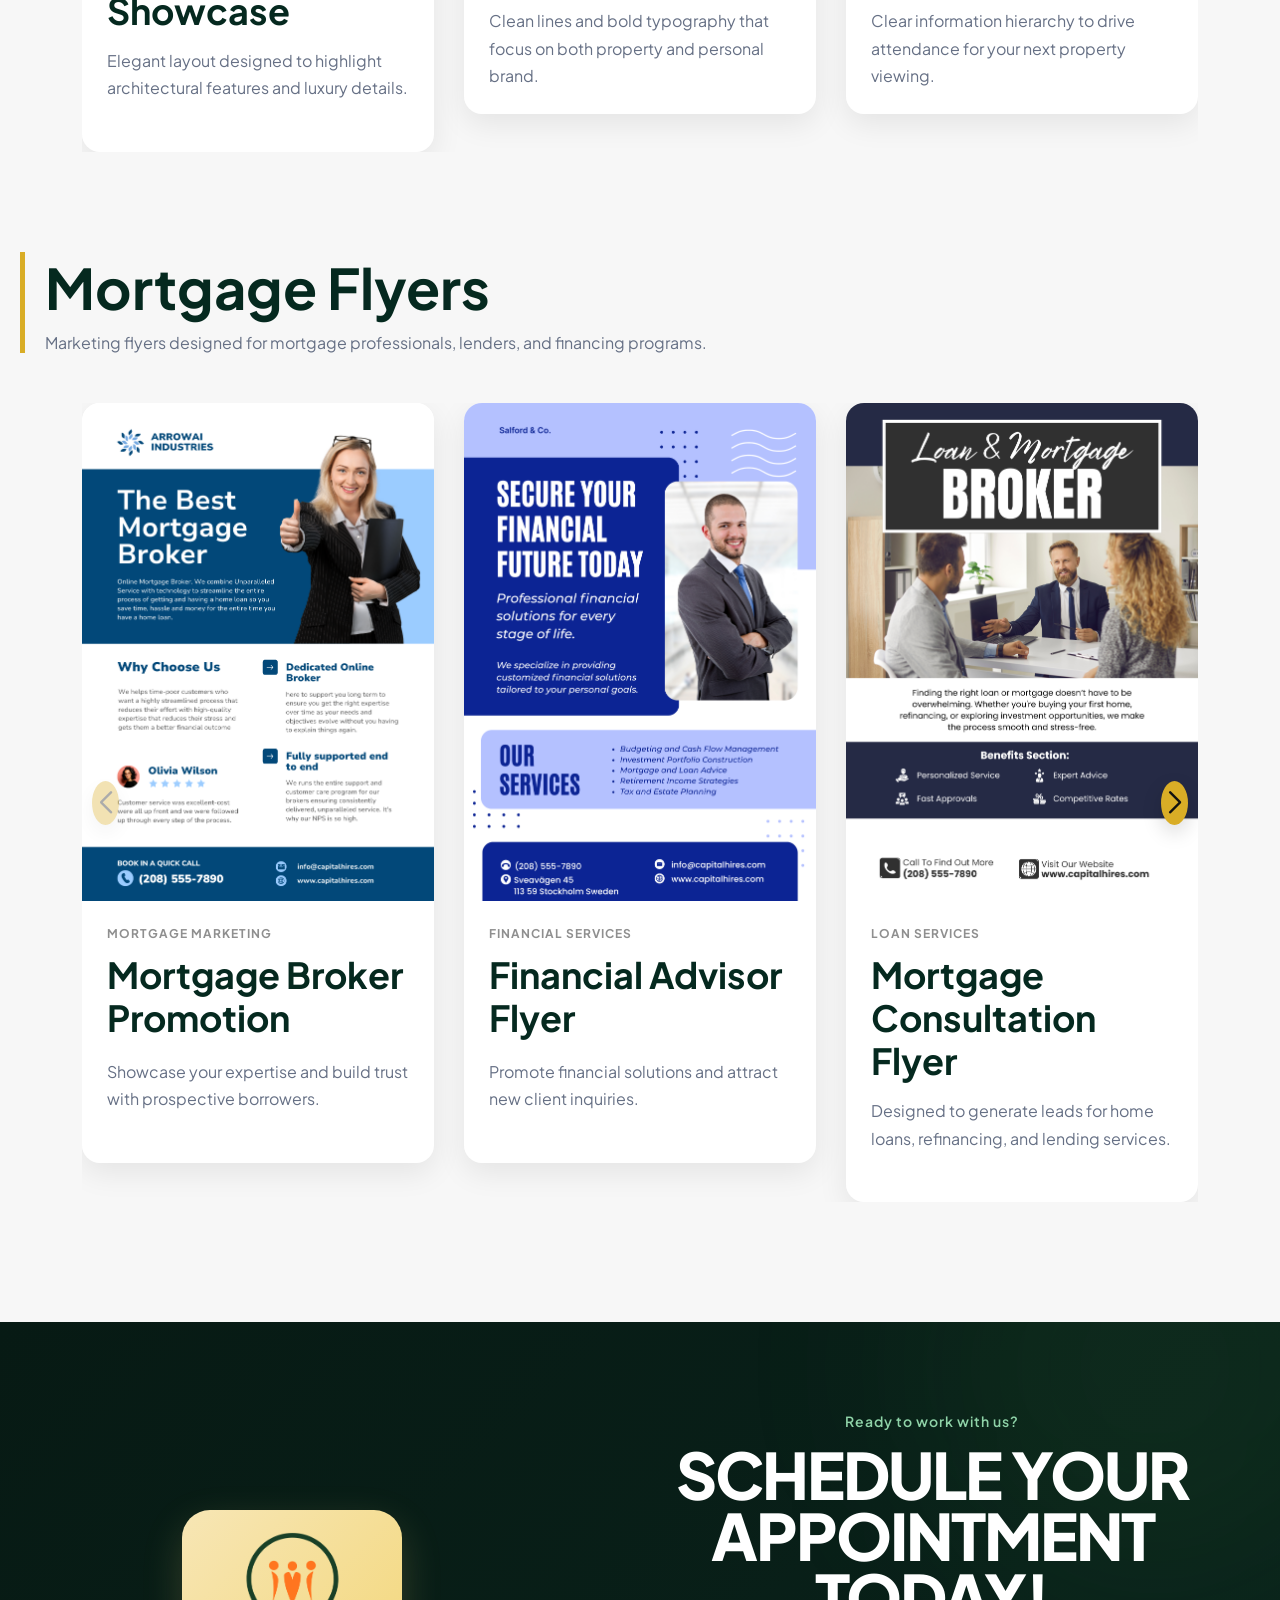
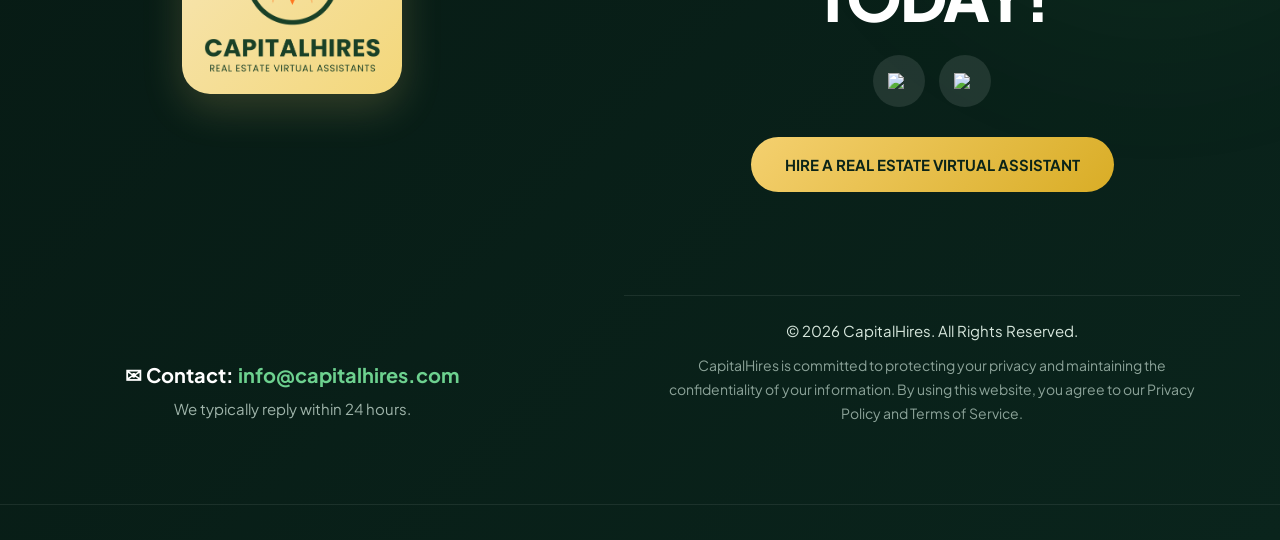
==== commit 23066917: "update" ====
--- a/flyers/index.html
+++ b/flyers/index.html
@@ -6,12 +6,12 @@
 
     <title>Flyers | CapitalHires</title>
     <meta property="og:title" content="CapitalHires | Real Estate Virtual Assistants">
-
+<link rel="icon" type="image/png" href="../images/logo.png">
 <meta property="og:description"
 content="Professional real estate virtual assistants helping agents, brokers, lenders, and mortgage professionals grow their business.">
 
 <meta property="og:image"
-content="https://capitalhires.com/images/logo.png">
+content="https://capitalhires.com/../images/logo.png">
 
 <meta property="og:url"
 content="https://capitalhires.com">
@@ -28,7 +28,7 @@
 content="Professional real estate virtual assistants helping real estate and mortgage professionals.">
 
 <meta name="twitter:image"
-content="https://capitalhires.com/images/preview.jpg">
+content="https://capitalhires.com/../images/logo.png">
 
     <link rel="stylesheet" href="../style.css">
     <link rel="stylesheet" href="../form.css">
@@ -38,6 +38,8 @@
     <link rel="preconnect" href="https://fonts.gstatic.com" crossorigin>
     <link href="https://fonts.googleapis.com/css2?family=Plus+Jakarta+Sans:wght@400;500;600;700;800&display=swap" rel="stylesheet">
     <link rel="stylesheet"href="https://cdn.jsdelivr.net/npm/swiper@11/swiper-bundle.min.css"/>
+<link href="https://fonts.googleapis.com/css2?family=Plus+Jakarta+Sans:wght@400;500;600;700;800&display=swap" rel="stylesheet">
+
 
 
   </head>
@@ -64,6 +66,7 @@
     <li><a href="../index.html#services">Services</a></li>
     <li><a href="../index.html#support">Business Support</a></li>
     <li><a href="../index.html#consultation">Consultation</a></li>
+    <li><a href="../flyers/">Flyers</a></li>
 
   </ul>
 </nav>
@@ -83,94 +86,234 @@
   </header>
 
 <section class="hero">
+
     <div class="hero-content">
-<h1>Real Estate & Mortgage Flyer</h1>
-
-<p>
-Explore professionally designed marketing flyers created for real estate agents,
-brokers, lenders, loan officers, and mortgage professionals.
-</p>
-    </div>
+
+        <div class="hero-badge">
+            PROFESSIONAL DESIGN SERVICES
+        </div>
+
+        <h1>
+            Real Estate &
+            <span>Mortgage Flyers</span>
+        </h1>
+
+        <p>
+            Explore professionally designed marketing flyers created for real estate agents,
+            brokers, lenders, loan officers, and mortgage professionals.
+        </p>
+
+    </div>
+
 </section>
 
-<section class="category-title">
-    <h2>Real Estate Flyers</h2>
-    <p>
-        Professionally designed listing flyers, open house promotions,
-        and property marketing materials.
-    </p>
+<section class="flyer-section">
+
+    <div class="section-heading">
+        <h2>Real Estate Flyers</h2>
+        <p>
+            Professionally designed listing flyers, open house promotions,
+            and property marketing materials.
+        </p>
+    </div>
+
+<div class="swiper realEstateSwiper">
+
+    <div class="swiper-wrapper">
+
+        <div class="swiper-slide flyer-card">
+            <img src="../images/Flyers1.png">
+
+            <div class="flyer-info">
+                <span>JUST LISTED</span>
+                <h3>Premium Property Showcase</h3>
+                <p>
+                    Elegant layout designed to highlight architectural
+                    features and luxury details.
+                </p>
+            </div>
+        </div>
+
+        <div class="swiper-slide flyer-card">
+            <img src="../images/Flyers2.png">
+
+            <div class="flyer-info">
+                <span>MODERN LAYOUT</span>
+                <h3>Contemporary Agent Profile</h3>
+                <p>
+                    Clean lines and bold typography that focus on
+                    both property and personal brand.
+                </p>
+            </div>
+        </div>
+
+        <div class="swiper-slide flyer-card">
+            <img src="../images/Flyers3.png">
+
+            <div class="flyer-info">
+                <span>OPEN HOUSE</span>
+                <h3>Event-Driven Design</h3>
+                <p>
+                    Clear information hierarchy to drive attendance
+                    for your next property viewing.
+                </p>
+            </div>
+        </div>
+
+        <div class="swiper-slide flyer-card">
+            <img src="../images/Flyers4.png">
+
+            <div class="flyer-info">
+                <span>PREMIUM LISTING</span>
+                <h3>Luxury Property Showcase</h3>
+                <p>
+                    Designed to highlight premium homes with elegant visuals and refined branding.
+                </p>
+            </div>
+        </div>
+
+                <div class="swiper-slide flyer-card">
+            <img src="../images/Flyers5.png">
+
+            <div class="flyer-info">
+                <span>MODERN LISTING</span>
+                <h3>Modern Home Promotion</h3>
+                <p>
+                    Bold design focused on property features, visibility, and buyer engagement.
+                </p>
+            </div>
+        </div>
+
+                        <div class="swiper-slide flyer-card">
+            <img src="../images/Flyers6.png">
+
+            <div class="flyer-info">
+                <span>AGENT BRANDING</span>
+                <h3>Personal Realtor Profile</h3>
+                <p>
+                    Build trust with a professional introduction that highlights your expertise and services.
+                </p>
+            </div>
+        </div>
+
+                        <div class="swiper-slide flyer-card">
+            <img src="../images/Flyers7.png">
+
+            <div class="flyer-info">
+                <span>LEAD GENERATION</span>
+                <h3>Buyer & Seller Campaign</h3>
+                <p>
+                    Designed to attract new clients and encourage appointment bookings.
+                </p>
+            </div>
+        </div>
+
+    </div>
+
+    <div class="realestate-next swiper-button-next"></div>
+    <div class="realestate-prev swiper-button-prev"></div>
+
+</div>
+
 </section>
 
-<div class="swiper realEstateSwiper">
+<section class="flyer-section">
+
+    <div class="section-heading">
+        <h2>Mortgage Flyers</h2>
+        <p>
+            Marketing flyers designed for mortgage professionals,
+            lenders, and financing programs.
+        </p>
+    </div>
+
+<div class="swiper mortgageSwiper">
 
     <div class="swiper-wrapper">
 
-        <div class="swiper-slide">
-            <img src="../images/Flyers1.png">
-        </div>
-
-        <div class="swiper-slide">
-            <img src="../images/Flyers2.png">
-        </div>
-
-        <div class="swiper-slide">
-            <img src="../images/Flyers3.png">
-        </div>
-
-        <div class="swiper-slide">
-            <img src="../images/Flyers1.png">
-        </div>
-
-        <div class="swiper-slide">
-            <img src="../images/Flyers2.png">
-        </div>
-
-        <div class="swiper-slide">
-            <img src="../images/Flyers3.png">
-        </div>
-
-    </div>
-
-<div class="realestate-next swiper-button-next"></div>
-<div class="realestate-prev swiper-button-prev"></div>
-
-</div>
-
-<section class="category-title">
-    <h2>Mortgage Flyers</h2>
-    <p>
-        Marketing flyers designed for mortgage professionals,
-        loan officers, lenders, financing programs, and client education campaigns.
-    </p>
-</section>
-
-<div class="swiper mortgageSwiper">
-
-    <div class="swiper-wrapper">
-
-<div class="swiper-slide">
-    <img src="../images/Flyersevent1.png">
-</div>
-
-<div class="swiper-slide">
-    <img src="../images/Flyersevent2.png">
-</div>
-
-<div class="swiper-slide">
-    <img src="../images/Flyersevent3.png">
-</div>
-
-<div class="swiper-slide">
-    <img src="../images/Flyersevent1.png">
-</div>
-
-<div class="swiper-slide">
-    <img src="../images/Flyersevent2.png">
-</div>
-
-<div class="swiper-slide">
-    <img src="../images/Flyersevent3.png">
-</div>
+        <div class="swiper-slide flyer-card">
+            <img src="../images/Flyersmortgage1.png">
+
+            <div class="flyer-info">
+<span>MORTGAGE MARKETING</span>
+
+<h3>Mortgage Broker Promotion</h3>
+
+<p>
+Showcase your expertise and build trust with prospective borrowers.
+</p>
+            </div>
+        </div>
+
+        <div class="swiper-slide flyer-card">
+            <img src="../images/Flyersmortgage2.png">
+
+            <div class="flyer-info">
+<span>FINANCIAL SERVICES</span>
+
+<h3>Financial Advisor Flyer</h3>
+
+<p>
+Promote financial solutions and attract new client inquiries.
+</p>
+            </div>
+        </div>
+
+        <div class="swiper-slide flyer-card">
+            <img src="../images/Flyersmortgage3.png">
+
+            <div class="flyer-info">
+<span>LOAN SERVICES</span>
+
+<h3>Mortgage Consultation Flyer</h3>
+
+<p>
+Designed to generate leads for home loans, refinancing, and lending services.
+</p>
+            </div>
+        </div>
+
+        <div class="swiper-slide flyer-card">
+            <img src="../images/Flyersmortgage4.png">
+
+            <div class="flyer-info">
+<span>LOAN SERVICES</span>
+
+<h3>Personal Loan Promotion</h3>
+
+<p>
+Promote flexible financing solutions for personal and business needs.
+</p>
+            </div>
+        </div>
+
+                <div class="swiper-slide flyer-card">
+            <img src="../images/Flyersmortgage5.png">
+
+            <div class="flyer-info">
+<span>FINANCIAL SERVICES</span>
+
+<h3>Business Finance Flyer</h3>
+
+<p>
+Designed to showcase financial solutions for growing businesses.
+</p>
+            </div>
+        </div>
+
+                <div class="swiper-slide flyer-card">
+            <img src="../images/Flyersmortgage6.png">
+
+            <div class="flyer-info">
+<span>MORTGAGE MARKETING</span>
+
+<h3>Home Loan Campaign</h3>
+
+<p>
+Attract qualified borrowers with clear and professional messaging.
+</p>
+            </div>
+        </div>
 
     </div>
 
@@ -178,6 +321,8 @@
     <div class="mortgage-prev swiper-button-prev"></div>
 
 </div>
+
+</section>
 
  <!-- FOOTER -->
 
--- a/style.css
+++ b/style.css
@@ -95,9 +95,53 @@
 }
 
 .nav-links a{
+  position:relative;
+  display:inline-block;
+  padding:8px 0;
+
+  color:#111;
   text-decoration:none;
-  color:#111;
-  font-weight:600;
+  font-weight:500;
+
+  transition:
+  color .35s ease,
+  transform .35s cubic-bezier(.16,1,.3,1);
+}
+
+.nav-links a::after{
+  content:'';
+  position:absolute;
+
+  left:0;
+  bottom:-8px;
+
+  width:0;
+  height:2px;
+
+  background:linear-gradient(
+    90deg,
+    #d9ad26,
+    #f4d06f
+  );
+
+  transition:width .35s cubic-bezier(.16,1,.3,1);
+
+  border-radius:999px;
+}
+
+.nav-links a:hover{
+  color:#0d5132;
+
+  transform:
+  translateY(-3px)
+  scale(1.03);
+
+  text-shadow:
+  0 0 20px rgba(217,173,38,.20);
+}
+
+.nav-links a:hover::after{
+  width:100%;
 }
 
 .btn{
@@ -1003,8 +1047,10 @@
 }
 
 .footer-top{
-  width:90%;
-  max-width:1200px;
+  width:100%;
+  max-width:1400px;
+    padding-left:40px;
+  padding-right:40px;
 
   margin:auto;
 
@@ -1235,8 +1281,10 @@
 }
 
 .footer-bottom{
-  width:90%;
-  max-width:1200px;
+  width:100%;
+  max-width:1400px;
+  padding-left:40px;
+  padding-right:40px;
 
   margin:auto;
 
--- a/flyers/flyers.css
+++ b/flyers/flyers.css
@@ -5,101 +5,69 @@
     font-family:'Plus Jakarta Sans', sans-serif;
 }
 
+html,
+body{
+    overflow-x:hidden;
+}
+
+.footer{
+    width:100%;
+    margin:0;
+    padding-left:0;
+    padding-right:0;
+}
+
 body{
     background:#f7f7f7;
 }
 
 .hero{
-    min-height:400px;
-    display:flex;
-    align-items:center;
-    justify-content:center;
+    position:relative;
+    overflow:hidden;
     text-align:center;
-    padding:220px 20px 80px;
+    padding:220px 20px 120px;
+background:#eef6f2;
 }
 
 .hero-content{
-    max-width:900px;
+    max-width:1000px;
     margin:auto;
 }
 
+.hero-badge{
+    display:inline-block;
+    padding:10px 18px;
+    border-radius:999px;
+    background:#dff3df;
+    color:#0d5132;
+    font-size:13px;
+    font-weight:600;
+    margin-bottom:30px;
+}
+
 .hero h1{
-    font-size:clamp(40px,6vw,72px);
-    font-weight:800;
-    line-height:1.1;
-    margin-bottom:20px;
-        color:#111;
-
+    font-family:'Plus Jakarta Sans', sans-serif;
+    font-size:clamp(60px,7vw,88px);
+    font-weight:700;
+    line-height:1.05;
+    color:#05291f;
+    letter-spacing:-2px;
+    margin-bottom:25px;
+}
+
+.hero h1 span{
+    font-family:'Plus Jakarta Sans', sans-serif;
+    color:#06251c;
 }
 
 .hero p{
-    font-size:20px;
-    max-width:700px;
+    max-width:800px;
     margin:auto;
-    color:#555;
-}
-
-.portfolio{
-    max-width:1400px;
-    margin:auto;
-    padding:20px;
-    display:grid;
-    grid-template-columns:repeat(auto-fit,minmax(350px,1fr));
-    gap:30px;
-}
-
-.flyer-card{
-    overflow:hidden;
-    border-radius:20px;
-    background:white;
-    box-shadow:0 10px 30px rgba(0,0,0,.08);
-    transition:.3s;
-}
-
-.flyer-card:hover{
-    transform:translateY(-10px);
-}
-
-.flyer-card img{
-    width:100%;
-    display:block;
-    transition:.4s ease;
-}
-
-.flyer-card:hover img{
-    transform:scale(1.03);
-}
-
-.category-title{
-    text-align:center;
-     margin:60px auto 40px;
-    max-width:900px;
-    padding:0 20px;
-    position:relative;
-}
-
-.category-title::after{
-    content:"";
-    display:block;
-    width:80px;
-    height:4px;
-    background:#d9ad26;
-    margin:20px auto 0;
-    border-radius:999px;
-}
-
-.category-title h2{
-    font-size:clamp(2.5rem,4vw,4rem);
-    font-weight:800;
-    letter-spacing:-2px;
-    color:#1d1d1d;
-    margin-bottom:12px;
-}
-
-.category-title p{
-    color:#666;
     font-size:18px;
-}
+    color:#5d6d7e;
+    line-height:1.8;
+}
+
 
 .swiper{
     width:90%;
@@ -113,25 +81,27 @@
 }
 
 .swiper-slide{
-    border-radius:20px;
+    border-radius:22px;
     overflow:hidden;
-    transition:.3s ease;
-    box-shadow:0 10px 30px rgba(0,0,0,.08);
+    box-shadow:0 15px 40px rgba(0,0,0,.08);
+    transition:.35s;
+    background:#fff;
 }
 
 .swiper-slide:hover{
     transform:translateY(-12px);
-    box-shadow:0 20px 40px rgba(0,0,0,.15);
-}
+    box-shadow:0 25px 50px rgba(0,0,0,.15);
+}
+
 
 .swiper-slide img{
     width:100%;
     display:block;
-    transition:.4s ease;
+    transition:.4s;
 }
 
 .swiper-slide:hover img{
-    transform:scale(1.03);
+    transform:scale(1.04);
 }
 
 .swiper-button-next,
@@ -154,26 +124,117 @@
     margin-bottom:120px;
 }
 
-@media (max-width: 768px){
+.flyer-section{
+    max-width:1400px;
+    margin:100px auto;
+    padding:0 20px;
+}
+
+.section-heading{
+    border-left:5px solid #d9ad26;
+    padding-left:20px;
+    margin-bottom:50px;
+}
+
+.section-heading h2{
+    font-family:'Plus Jakarta Sans', sans-serif;
+    font-size:56px;
+    color:#05291f;
+    margin-bottom:10px;
+}
+
+.section-heading p{
+    color:#667085;
+    max-width:700px;
+}
+
+
+.flyer-card{
+    background:#fff;
+    border-radius:18px;
+    overflow:hidden;
+    box-shadow:0 10px 30px rgba(0,0,0,.08);
+    transition:.35s;
+}
+
+.flyer-card:hover{
+    transform:translateY(-10px);
+}
+
+.flyer-card img{
+    width:100%;
+    display:block;
+}
+
+.flyer-info{
+    padding:25px;
+}
+
+.flyer-info span{
+    display:block;
+    font-size:12px;
+    font-weight:700;
+    letter-spacing:1px;
+    color:#8f8f8f;
+    margin-bottom:12px;
+}
+
+.flyer-info h3{
+    font-family:'Plus Jakarta Sans', sans-serif;
+    font-size:36px;
+    color:#05291f;
+    margin-bottom:15px;
+    line-height:1.2;
+    min-height:90px;
+}
+
+.flyer-info p{
+    color:#667085;
+    line-height:1.7;
+    min-height:80px;
+}
+
+@media(max-width:991px){
+
+    .section-heading h2{
+        font-size:42px;
+    }
+
+    .flyer-info h3{
+        font-size:28px;
+    }
+}
+
+@media (max-width:768px){
 
     .hero{
-        padding:180px 20px 50px;
+        padding:180px 20px 80px;
     }
 
     .hero h1{
-        font-size:36px;
+        font-size:48px;
     }
 
     .hero p{
         font-size:16px;
     }
 
-    .portfolio{
-        grid-template-columns:1fr;
-        gap:20px;
-    }
-
-    .flyer-card{
-        border-radius:15px;
+    .swiper{
+        padding-left:20px;
+        padding-right:20px;
+        padding-bottom:80px;
+    }
+
+    .section-heading h2{
+        font-size:38px;
+    }
+
+    .flyer-info h3{
+        min-height:auto;
+        font-size:26px;
+    }
+
+    .flyer-info p{
+        min-height:auto;
     }
 }
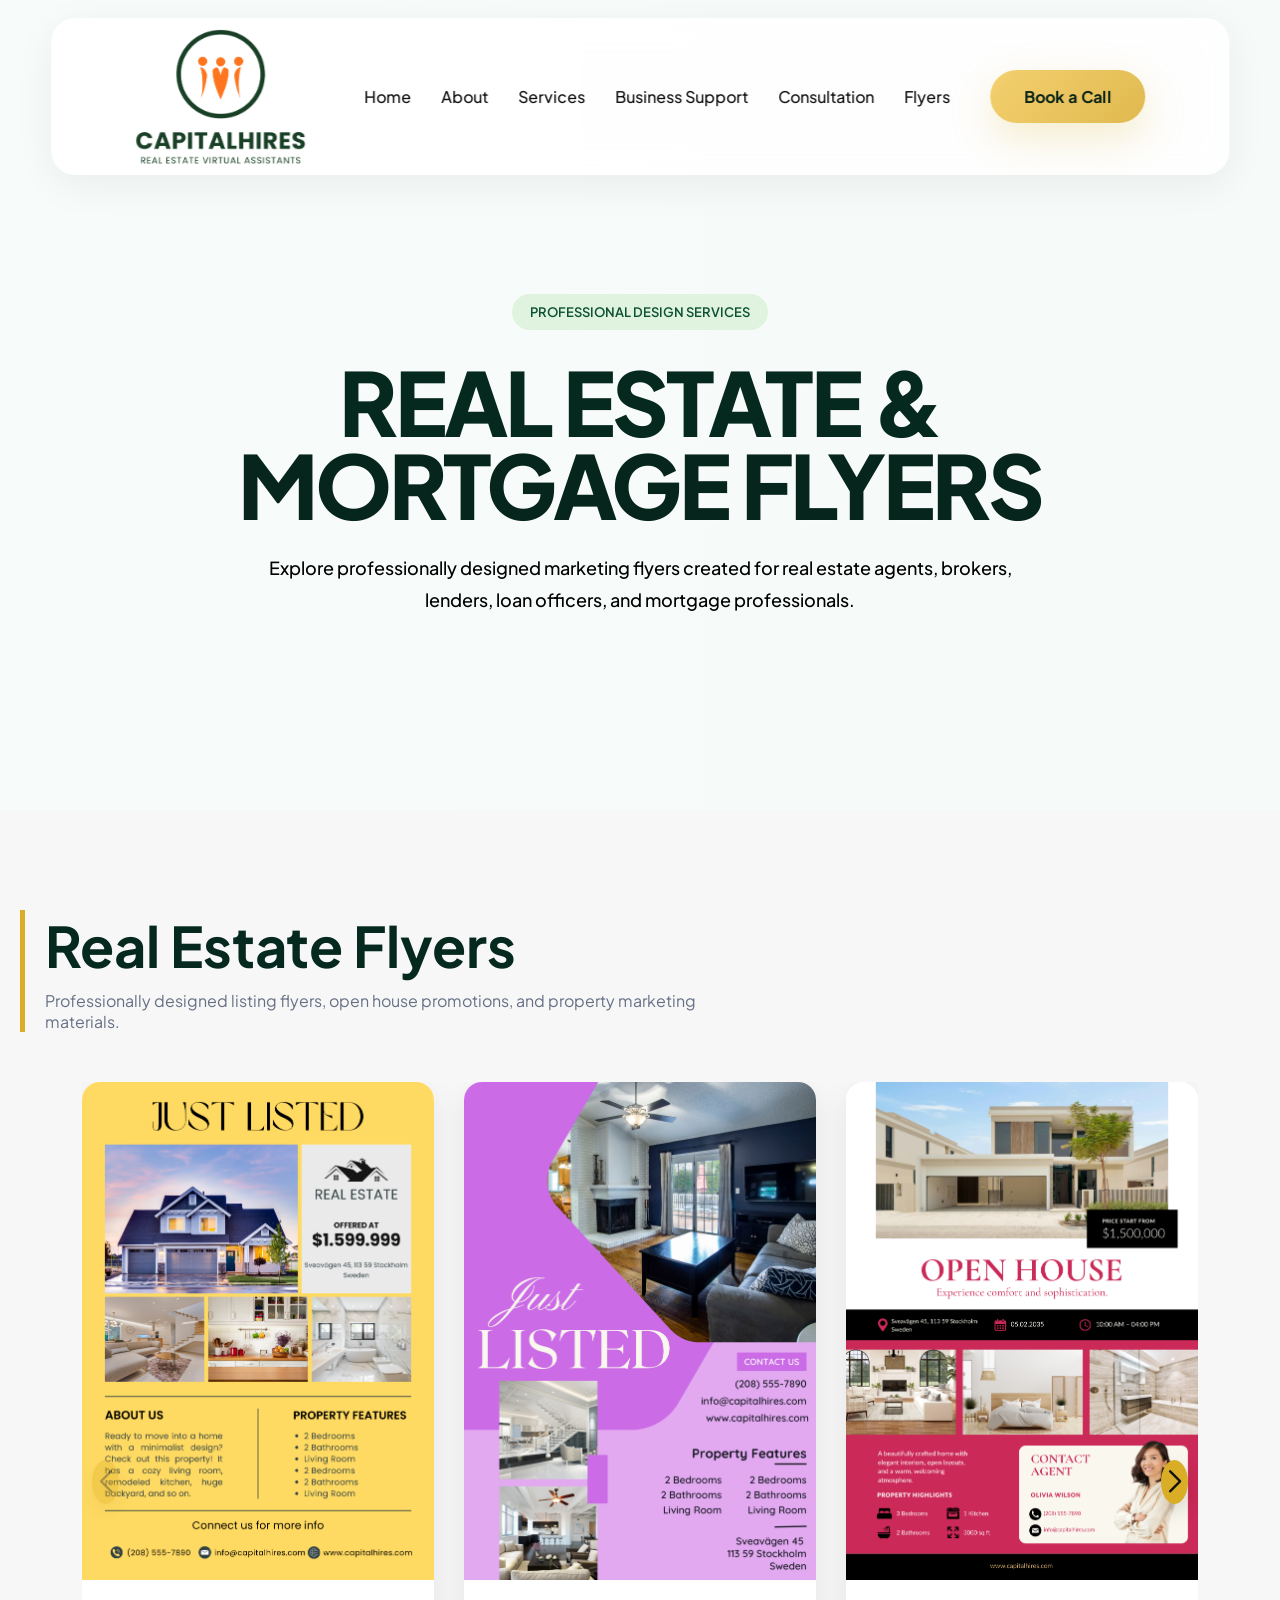
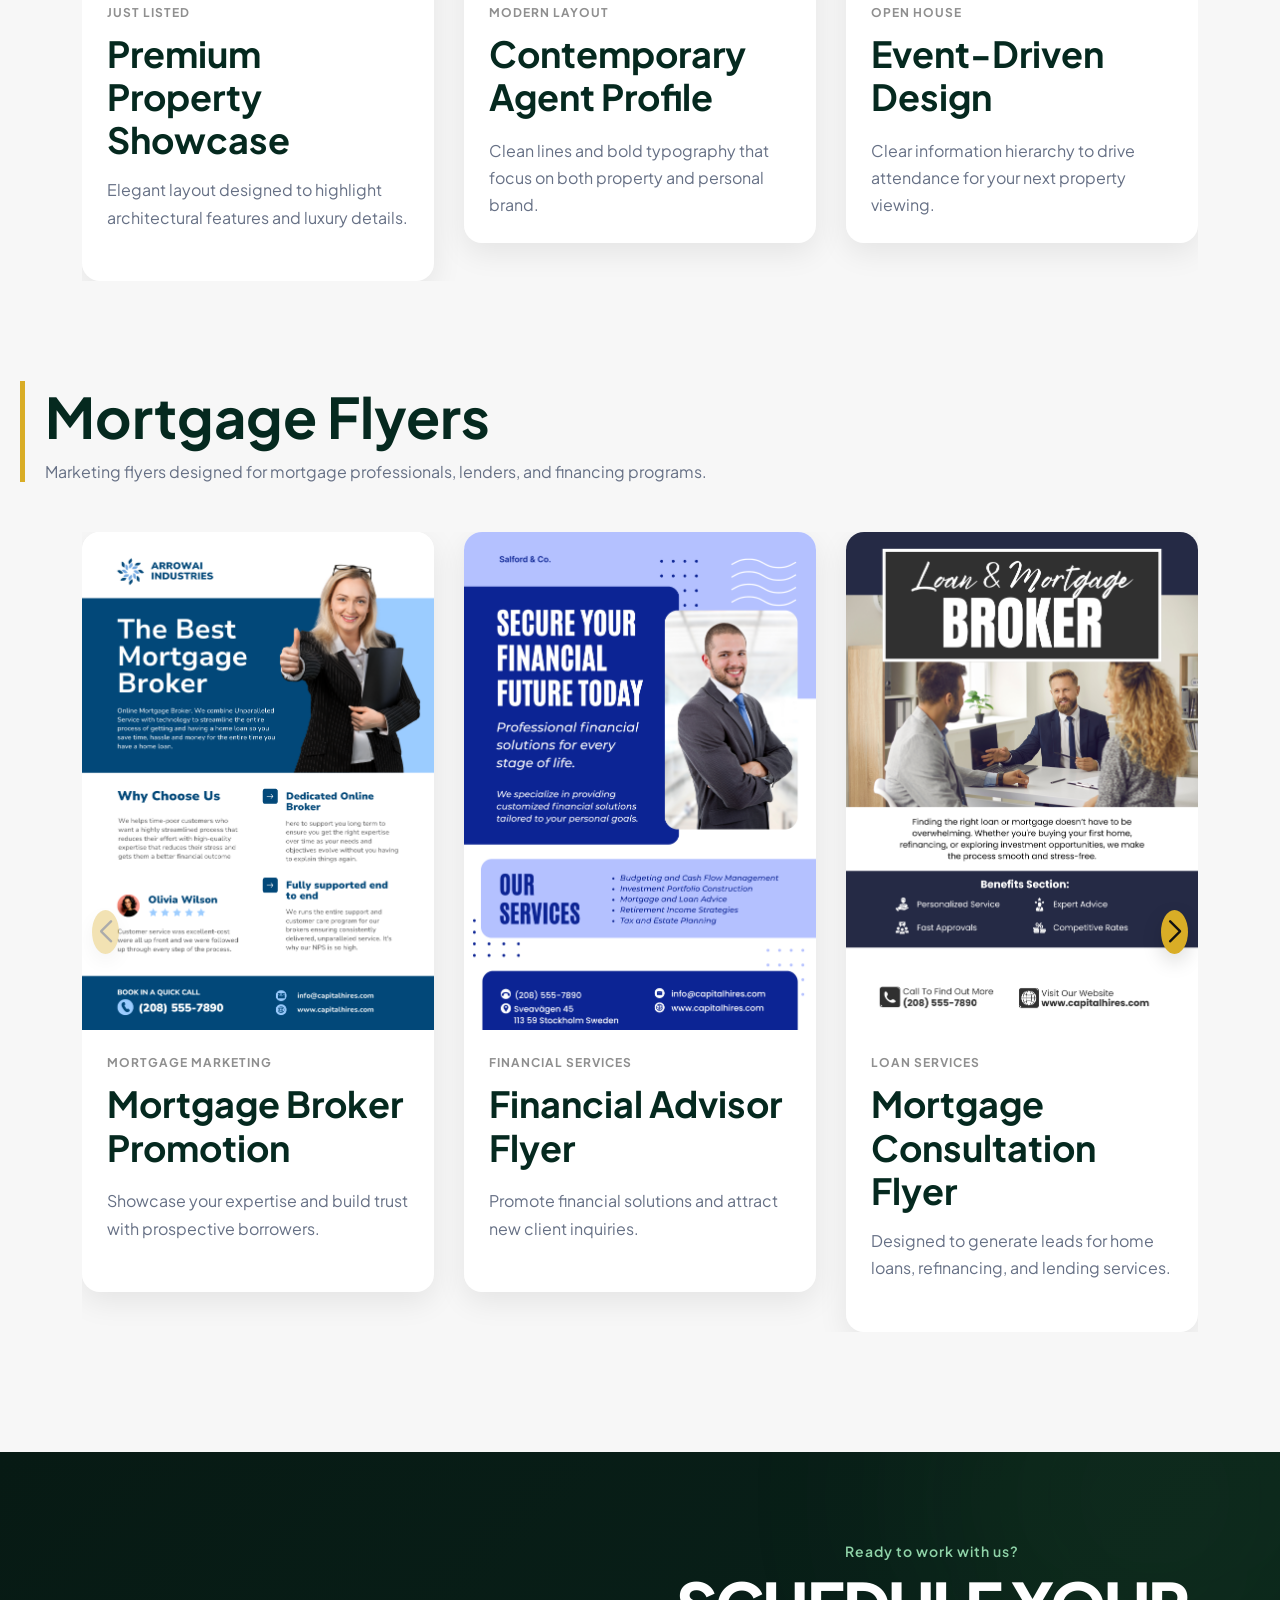
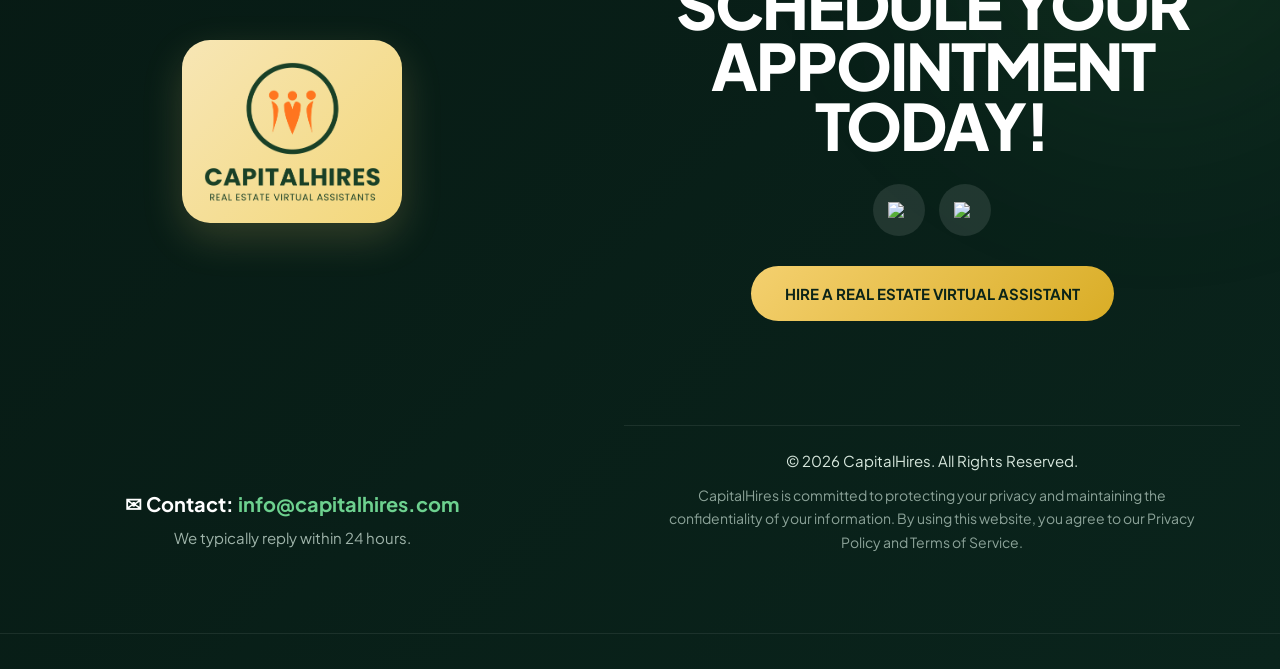
==== commit ee5455d8: "update" ====
--- a/flyers/index.html
+++ b/flyers/index.html
@@ -61,12 +61,12 @@
      <nav>
   <ul class="nav-links">
 
-    <li><a href="../index.html">Home</a></li>
-    <li><a href="../index.html#about">About</a></li>
-    <li><a href="../index.html#services">Services</a></li>
-    <li><a href="../index.html#support">Business Support</a></li>
-    <li><a href="../index.html#consultation">Consultation</a></li>
-    <li><a href="../flyers/">Flyers</a></li>
+<li><a href="/">Home</a></li>
+<li><a href="/#about">About</a></li>
+<li><a href="/#services">Services</a></li>
+<li><a href="/#support">Business Support</a></li>
+<li><a href="/#consultation">Consultation</a></li>
+<li><a href="/flyers/">Flyers</a></li>
 
   </ul>
 </nav>
@@ -87,6 +87,14 @@
 
 <section class="hero">
 
+<video class="hero-video" autoplay muted loop playsinline>
+    <source src="../videos/flyersbackground.mp4" type="video/mp4">
+</video>
+
+<div class="hero-overlay"></div>
+
+<div class="hero-content">
+
     <div class="hero-content">
 
         <div class="hero-badge">
--- a/flyers/flyers.css
+++ b/flyers/flyers.css
@@ -26,10 +26,37 @@
     overflow:hidden;
     text-align:center;
     padding:220px 20px 120px;
-background:#eef6f2;
+    min-height:90vh;
+
+    display:flex;
+    align-items:center;
+    justify-content:center;
+}
+
+.hero-video{
+    position:absolute;
+    top:0;
+    left:0;
+
+    width:100%;
+    height:100%;
+
+    object-fit:cover;
+    z-index:1;
+}
+
+.hero-overlay{
+    position:absolute;
+    inset:0;
+
+    background:rgba(238,246,242,.45);
+
+    z-index:2;
 }
 
 .hero-content{
+    position:relative;
+    z-index:3;
     max-width:1000px;
     margin:auto;
 }
@@ -48,10 +75,12 @@
 .hero h1{
     font-family:'Plus Jakarta Sans', sans-serif;
     font-size:clamp(60px,7vw,88px);
-    font-weight:700;
-    line-height:1.05;
+    font-weight:800;
+    line-height:0.95;
     color:#05291f;
-    letter-spacing:-2px;
+    text-shadow:
+    0 2px 8px rgba(255,255,255,.35);
+    letter-spacing:-3px;
     margin-bottom:25px;
 }
 
@@ -64,7 +93,8 @@
     max-width:800px;
     margin:auto;
     font-size:18px;
-    color:#5d6d7e;
+    color:#000000;
+    font-weight:500;
     line-height:1.8;
 }
 
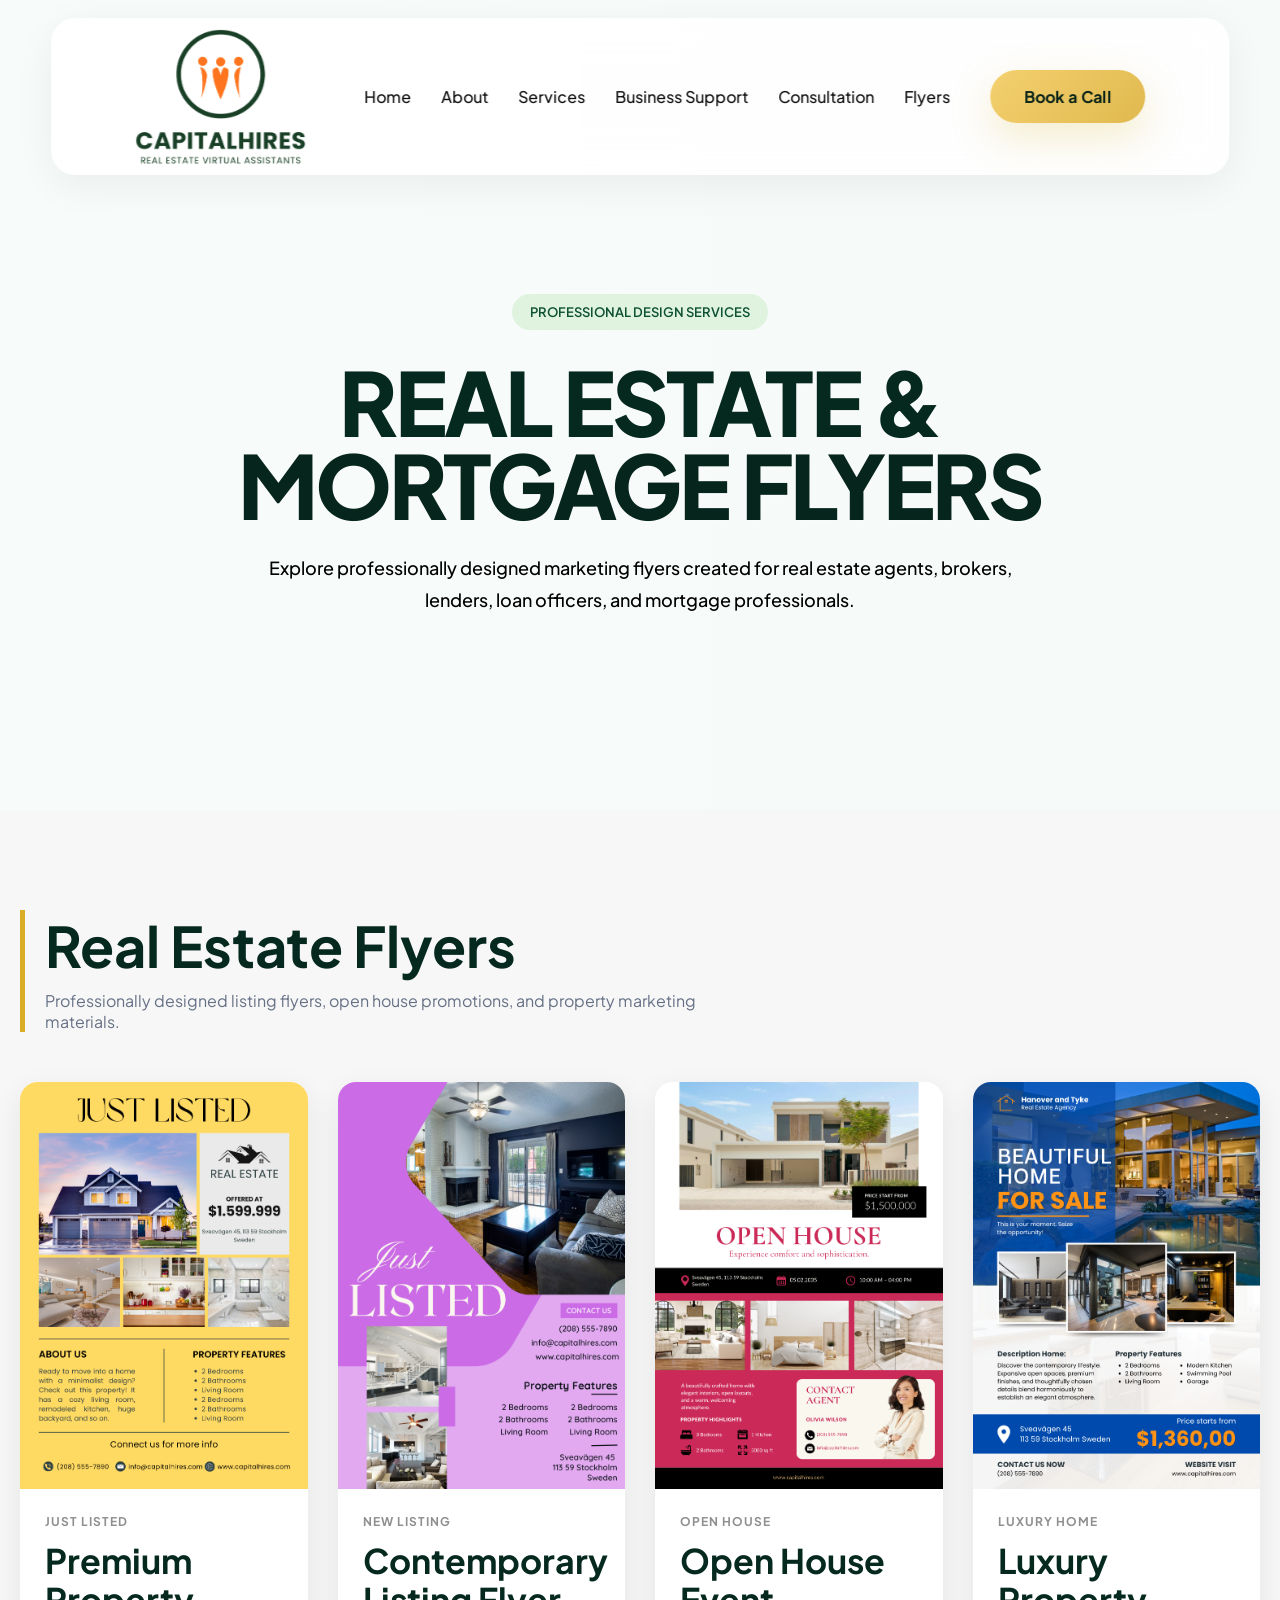
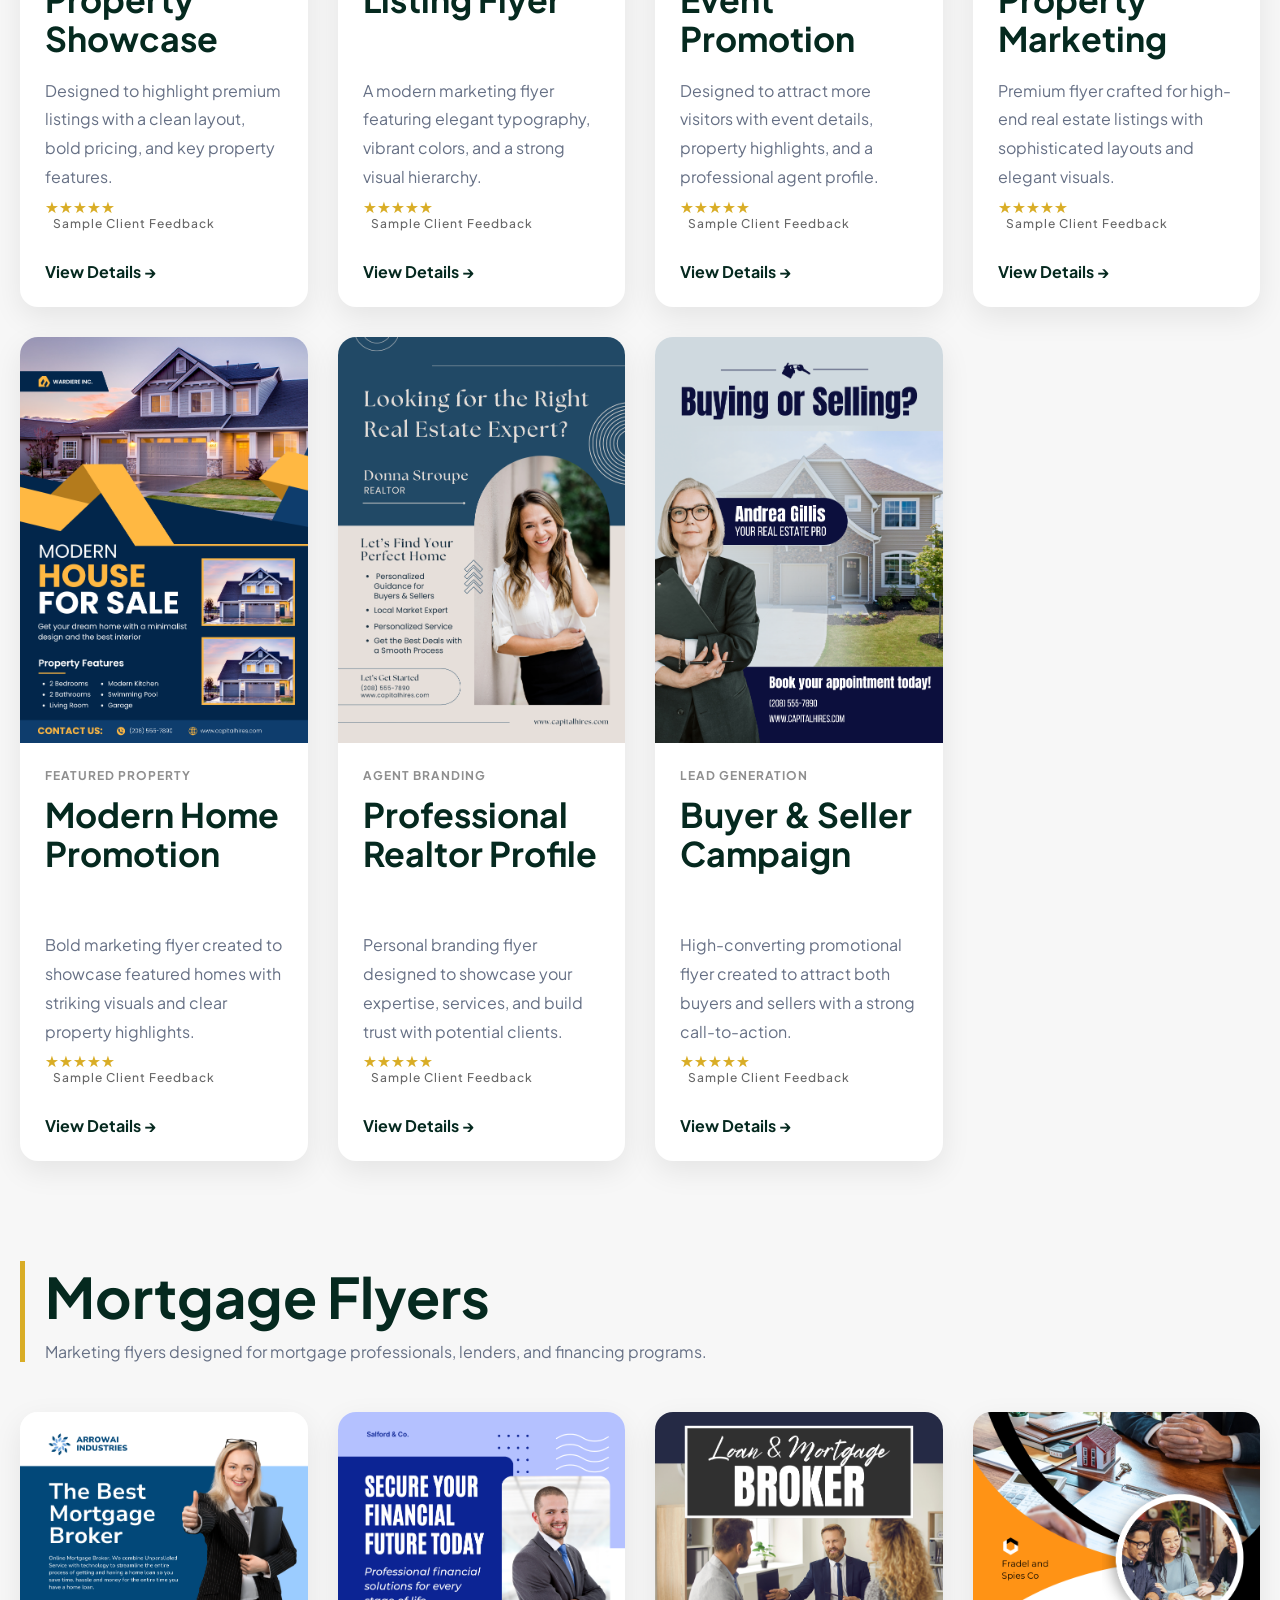
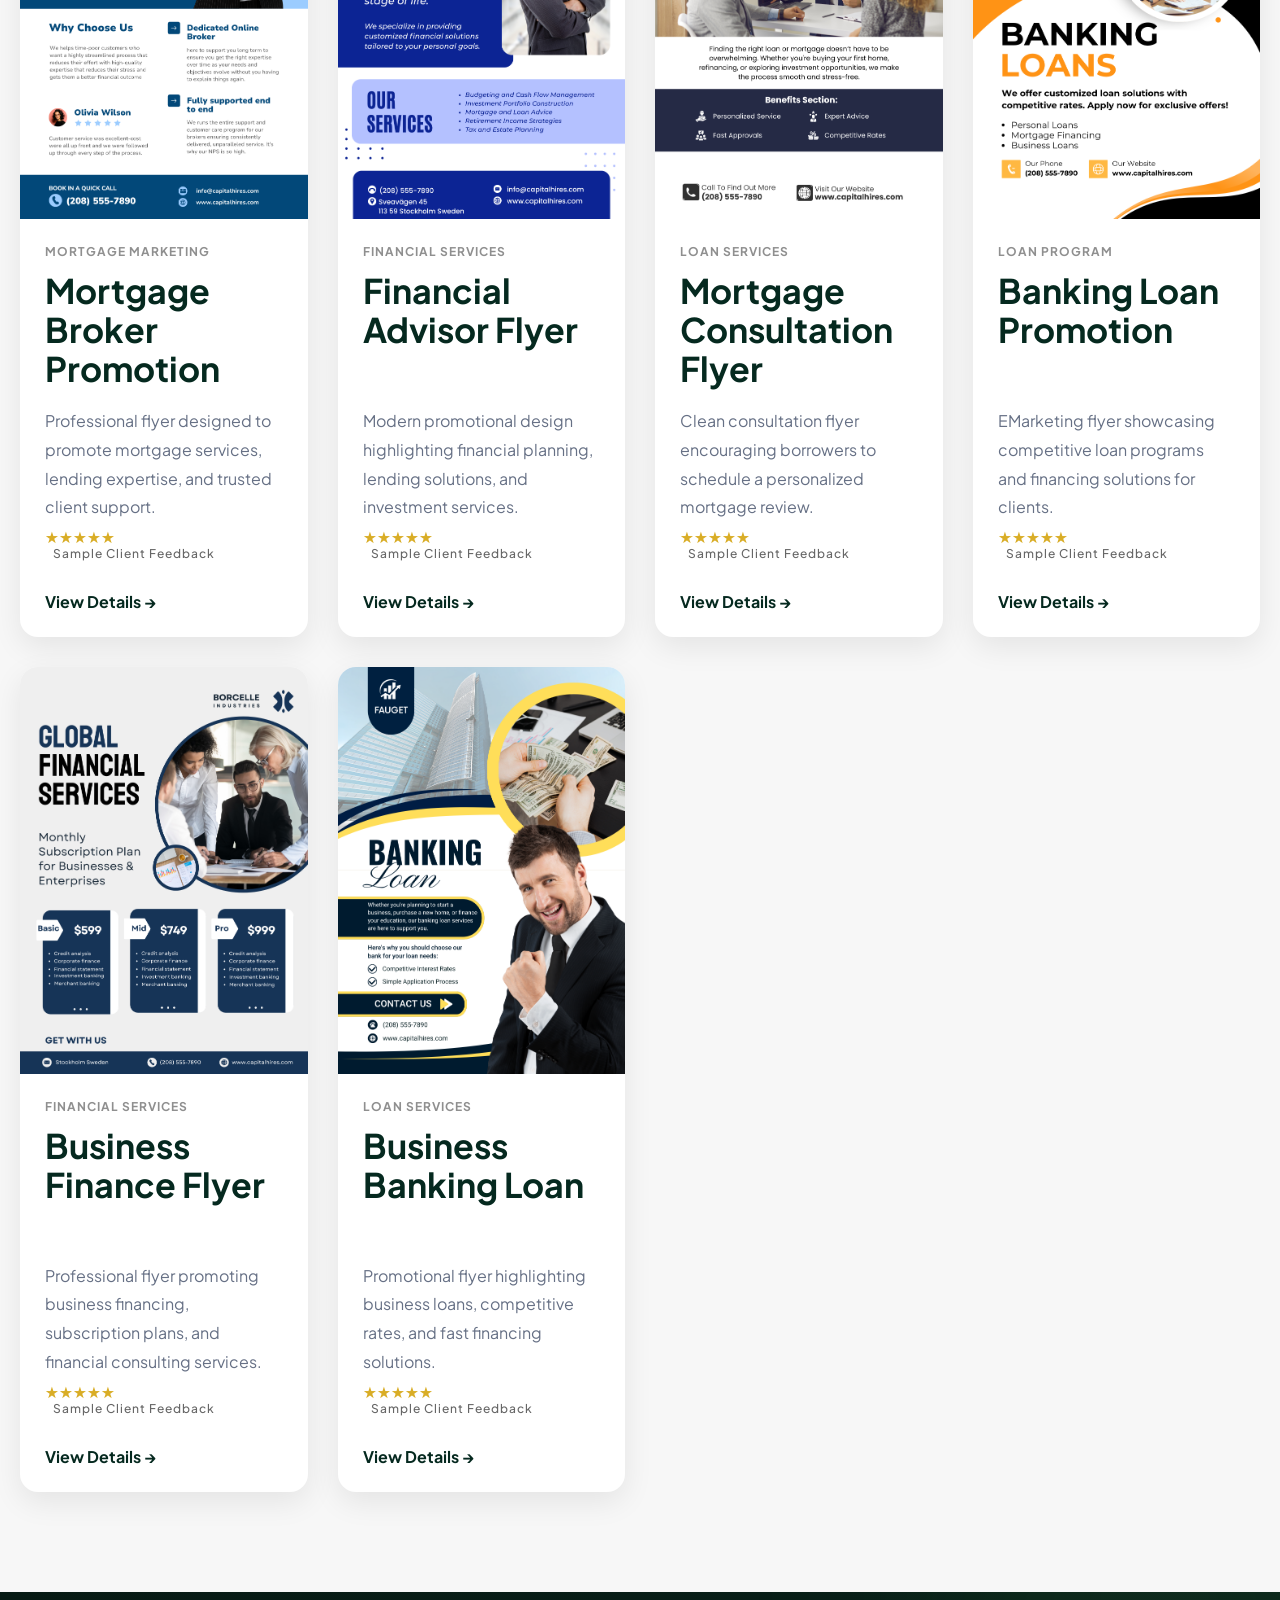
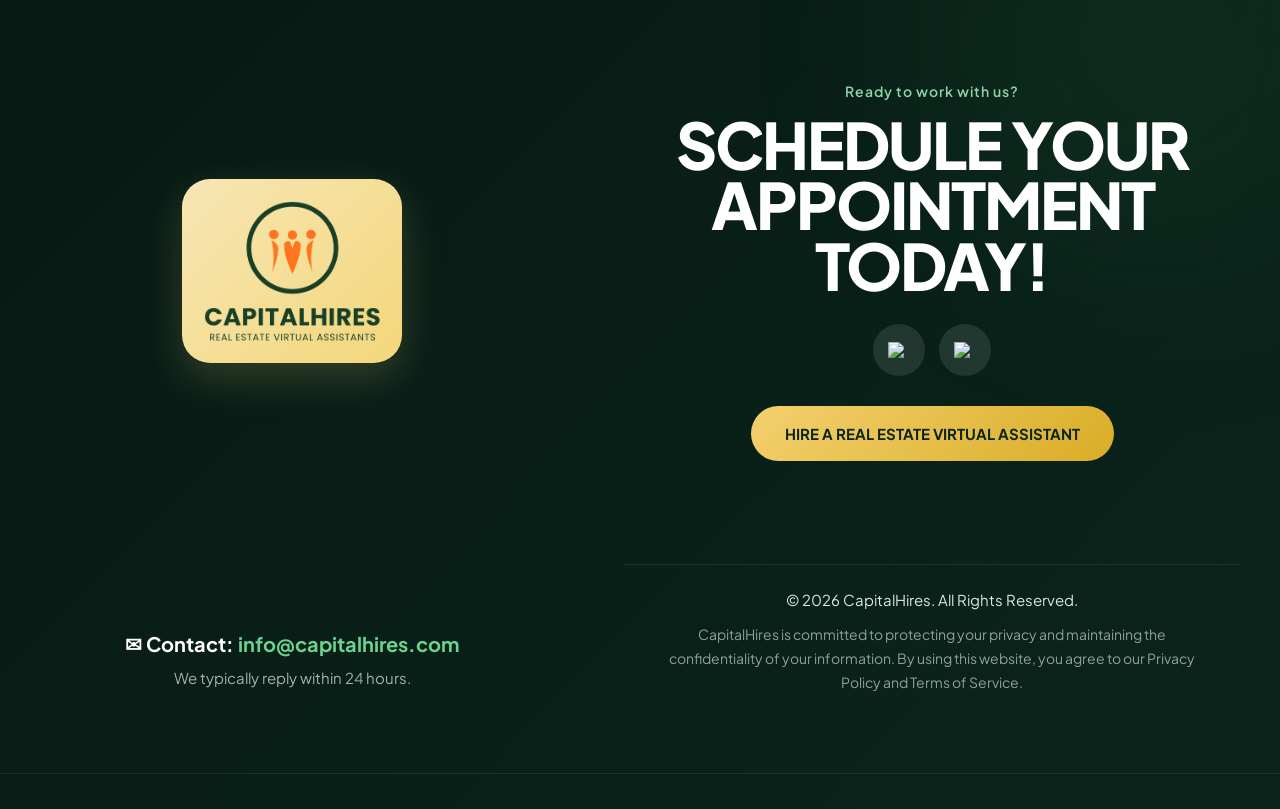
==== commit 081a8e67: "update" ====
--- a/flyers/index.html
+++ b/flyers/index.html
@@ -14,7 +14,7 @@
 content="https://capitalhires.com/../images/logo.png">
 
 <meta property="og:url"
-content="https://capitalhires.com">
+content="https://capitalhires.com/flyers/">
 
 <meta property="og:type"
 content="website">
@@ -115,6 +115,7 @@
 
 </section>
 
+
 <section class="flyer-section">
 
     <div class="section-heading">
@@ -125,105 +126,226 @@
         </p>
     </div>
 
-<div class="swiper realEstateSwiper">
-
-    <div class="swiper-wrapper">
-
-        <div class="swiper-slide flyer-card">
-            <img src="../images/Flyers1.png">
-
-            <div class="flyer-info">
-                <span>JUST LISTED</span>
-                <h3>Premium Property Showcase</h3>
-                <p>
-                    Elegant layout designed to highlight architectural
-                    features and luxury details.
-                </p>
-            </div>
-        </div>
-
-        <div class="swiper-slide flyer-card">
-            <img src="../images/Flyers2.png">
-
-            <div class="flyer-info">
-                <span>MODERN LAYOUT</span>
-                <h3>Contemporary Agent Profile</h3>
-                <p>
-                    Clean lines and bold typography that focus on
-                    both property and personal brand.
-                </p>
-            </div>
-        </div>
-
-        <div class="swiper-slide flyer-card">
-            <img src="../images/Flyers3.png">
-
-            <div class="flyer-info">
-                <span>OPEN HOUSE</span>
-                <h3>Event-Driven Design</h3>
-                <p>
-                    Clear information hierarchy to drive attendance
-                    for your next property viewing.
-                </p>
-            </div>
-        </div>
-
-        <div class="swiper-slide flyer-card">
-            <img src="../images/Flyers4.png">
-
-            <div class="flyer-info">
-                <span>PREMIUM LISTING</span>
-                <h3>Luxury Property Showcase</h3>
-                <p>
-                    Designed to highlight premium homes with elegant visuals and refined branding.
-                </p>
-            </div>
-        </div>
-
-                <div class="swiper-slide flyer-card">
-            <img src="../images/Flyers5.png">
-
-            <div class="flyer-info">
-                <span>MODERN LISTING</span>
-                <h3>Modern Home Promotion</h3>
-                <p>
-                    Bold design focused on property features, visibility, and buyer engagement.
-                </p>
-            </div>
-        </div>
-
-                        <div class="swiper-slide flyer-card">
-            <img src="../images/Flyers6.png">
-
-            <div class="flyer-info">
-                <span>AGENT BRANDING</span>
-                <h3>Personal Realtor Profile</h3>
-                <p>
-                    Build trust with a professional introduction that highlights your expertise and services.
-                </p>
-            </div>
-        </div>
-
-                        <div class="swiper-slide flyer-card">
-            <img src="../images/Flyers7.png">
-
-            <div class="flyer-info">
-                <span>LEAD GENERATION</span>
-                <h3>Buyer & Seller Campaign</h3>
-                <p>
-                    Designed to attract new clients and encourage appointment bookings.
-                </p>
-            </div>
-        </div>
-
-    </div>
-
-    <div class="realestate-next swiper-button-next"></div>
-    <div class="realestate-prev swiper-button-prev"></div>
+    <div class="flyer-grid">
+
+        <div class="flyer-card">
+
+        <img src="../images/Flyers1.png">
+
+        <div class="flyer-info">
+
+            <span>JUST LISTED</span>
+
+            <h3>Premium Property Showcase</h3>
+
+            <p>
+            Designed to highlight premium listings with a clean layout, bold pricing, and key property features.
+            </p>
+
+            <div class="flyer-review">
+
+                ★★★★★
+
+                <span>
+                    Sample Client Feedback
+                </span>
+
+            </div>
+
+<a href="#" class="view-details">View Details →</a>
+
+        </div>
+
+    </div>
+
+        <div class="flyer-card">
+
+        <img src="../images/Flyers2.png">
+
+        <div class="flyer-info">
+
+            <span>NEW LISTING</span>
+
+            <h3>Contemporary Listing Flyer</h3>
+
+            <p>
+            A modern marketing flyer featuring elegant typography, vibrant colors, and a strong visual hierarchy.
+            </p>
+
+            <div class="flyer-review">
+
+                ★★★★★
+
+                <span>
+                    Sample Client Feedback
+                </span>
+
+            </div>
+
+<a href="#" class="view-details">View Details →</a>
+
+        </div>
+
+    </div>
+
+        <div class="flyer-card">
+
+        <img src="../images/Flyers3.png">
+
+        <div class="flyer-info">
+
+            <span>OPEN HOUSE</span>
+
+            <h3>Open House Event Promotion</h3>
+
+            <p>
+            Designed to attract more visitors with event details, property highlights, and a professional agent profile.
+            </p>
+
+            <div class="flyer-review">
+
+                ★★★★★
+
+                <span>
+                    Sample Client Feedback
+                </span>
+
+            </div>
+
+<a href="#" class="view-details">View Details →</a>
+
+        </div>
+
+    </div>
+
+        <div class="flyer-card">
+
+        <img src="../images/Flyers4.png">
+
+        <div class="flyer-info">
+
+            <span>LUXURY HOME</span>
+
+            <h3>Luxury Property Marketing</h3>
+
+            <p>
+            Premium flyer crafted for high-end real estate listings with sophisticated layouts and elegant visuals.
+            </p>
+
+            <div class="flyer-review">
+
+                ★★★★★
+
+                <span>
+                    Sample Client Feedback
+                </span>
+
+            </div>
+
+<a href="#" class="view-details">View Details →</a>
+
+        </div>
+
+    </div>
+
+
+            <div class="flyer-card">
+
+        <img src="../images/Flyers5.png">
+
+        <div class="flyer-info">
+
+            <span>FEATURED PROPERTY</span>
+
+            <h3>Modern Home Promotion</h3>
+
+            <p>
+            Bold marketing flyer created to showcase featured homes with striking visuals and clear property highlights.
+            </p>
+
+            <div class="flyer-review">
+
+                ★★★★★
+
+                <span>
+                    Sample Client Feedback
+                </span>
+
+            </div>
+
+<a href="#" class="view-details">View Details →</a>
+
+        </div>
+
+    </div>
+
+
+            <div class="flyer-card">
+
+        <img src="../images/Flyers6.png">
+
+        <div class="flyer-info">
+
+            <span>AGENT BRANDING</span>
+
+            <h3>Professional Realtor Profile</h3>
+
+            <p>
+            Personal branding flyer designed to showcase your expertise, services, and build trust with potential clients.
+            </p>
+
+            <div class="flyer-review">
+
+                ★★★★★
+
+                <span>
+                    Sample Client Feedback
+                </span>
+
+            </div>
+
+<a href="#" class="view-details">View Details →</a>
+
+        </div>
+
+    </div>
+
+            <div class="flyer-card">
+
+        <img src="../images/Flyers7.png">
+
+        <div class="flyer-info">
+
+            <span>LEAD GENERATION</span>
+
+            <h3>Buyer & Seller Campaign</h3>
+
+            <p>
+            High-converting promotional flyer created to attract both buyers and sellers with a strong call-to-action.
+            </p>
+
+            <div class="flyer-review">
+
+                ★★★★★
+
+                <span>
+                    Sample Client Feedback
+                </span>
+
+            </div>
+
+<a href="#" class="view-details">View Details →</a>
+
+        </div>
+
+    </div>
+
 
 </div>
 
+
 </section>
+
 
 <section class="flyer-section">
 
@@ -235,98 +357,192 @@
         </p>
     </div>
 
-<div class="swiper mortgageSwiper">
-
-    <div class="swiper-wrapper">
-
-        <div class="swiper-slide flyer-card">
-            <img src="../images/Flyersmortgage1.png">
-
-            <div class="flyer-info">
-<span>MORTGAGE MARKETING</span>
-
-<h3>Mortgage Broker Promotion</h3>
-
-<p>
-Showcase your expertise and build trust with prospective borrowers.
-</p>
-            </div>
-        </div>
-
-        <div class="swiper-slide flyer-card">
-            <img src="../images/Flyersmortgage2.png">
-
-            <div class="flyer-info">
-<span>FINANCIAL SERVICES</span>
-
-<h3>Financial Advisor Flyer</h3>
-
-<p>
-Promote financial solutions and attract new client inquiries.
-</p>
-            </div>
-        </div>
-
-        <div class="swiper-slide flyer-card">
-            <img src="../images/Flyersmortgage3.png">
-
-            <div class="flyer-info">
-<span>LOAN SERVICES</span>
-
-<h3>Mortgage Consultation Flyer</h3>
-
-<p>
-Designed to generate leads for home loans, refinancing, and lending services.
-</p>
-            </div>
-        </div>
-
-        <div class="swiper-slide flyer-card">
-            <img src="../images/Flyersmortgage4.png">
-
-            <div class="flyer-info">
-<span>LOAN SERVICES</span>
-
-<h3>Personal Loan Promotion</h3>
-
-<p>
-Promote flexible financing solutions for personal and business needs.
-</p>
-            </div>
-        </div>
-
-                <div class="swiper-slide flyer-card">
-            <img src="../images/Flyersmortgage5.png">
-
-            <div class="flyer-info">
-<span>FINANCIAL SERVICES</span>
-
-<h3>Business Finance Flyer</h3>
-
-<p>
-Designed to showcase financial solutions for growing businesses.
-</p>
-            </div>
-        </div>
-
-                <div class="swiper-slide flyer-card">
-            <img src="../images/Flyersmortgage6.png">
-
-            <div class="flyer-info">
-<span>MORTGAGE MARKETING</span>
-
-<h3>Home Loan Campaign</h3>
-
-<p>
-Attract qualified borrowers with clear and professional messaging.
-</p>
-            </div>
-        </div>
-
-    </div>
-
-    <div class="mortgage-next swiper-button-next"></div>
-    <div class="mortgage-prev swiper-button-prev"></div>
+<div class="flyer-grid">
+
+    <div class="flyer-card">
+
+        <img src="../images/Flyersmortgage1.png">
+
+        <div class="flyer-info">
+
+            <span>MORTGAGE MARKETING</span>
+
+            <h3>Mortgage Broker Promotion</h3>
+
+            <p>
+            Professional flyer designed to promote mortgage services, lending expertise, and trusted client support.
+            </p>
+
+            <div class="flyer-review">
+
+                ★★★★★
+
+                <span>
+                    Sample Client Feedback
+                </span>
+
+            </div>
+
+<a href="#" class="view-details">View Details →</a>
+
+        </div>
+
+    </div>
+
+    <div class="flyer-card">
+
+        <img src="../images/Flyersmortgage2.png">
+
+        <div class="flyer-info">
+
+            <span>FINANCIAL SERVICES</span>
+
+            <h3>Financial Advisor Flyer</h3>
+
+            <p>
+            Modern promotional design highlighting financial planning, lending solutions, and investment services.
+            </p>
+
+            <div class="flyer-review">
+
+                ★★★★★
+
+                <span>
+                    Sample Client Feedback
+                </span>
+
+            </div>
+
+<a href="#" class="view-details">View Details →</a>
+
+        </div>
+
+    </div>
+
+    <div class="flyer-card">
+
+        <img src="../images/Flyersmortgage3.png">
+
+        <div class="flyer-info">
+
+            <span>LOAN SERVICES</span>
+
+            <h3>Mortgage Consultation Flyer</h3>
+
+            <p>
+            Clean consultation flyer encouraging borrowers to schedule a personalized mortgage review.
+            </p>
+
+            <div class="flyer-review">
+
+                ★★★★★
+
+                <span>
+                    Sample Client Feedback
+                </span>
+
+            </div>
+
+<a href="#" class="view-details">View Details →</a>
+
+        </div>
+
+    </div>
+
+
+        <div class="flyer-card">
+
+        <img src="../images/Flyersmortgage4.png">
+
+        <div class="flyer-info">
+
+            <span>LOAN PROGRAM</span>
+
+            <h3>Banking Loan Promotion</h3>
+
+            <p>
+            EMarketing flyer showcasing competitive loan programs and financing solutions for clients.
+            </p>
+
+            <div class="flyer-review">
+
+                ★★★★★
+
+                <span>
+                    Sample Client Feedback
+                </span>
+
+            </div>
+
+<a href="#" class="view-details">View Details →</a>
+
+        </div>
+
+    </div>
+
+
+        <div class="flyer-card">
+
+        <img src="../images/Flyersmortgage5.png">
+
+        <div class="flyer-info">
+
+            <span>FINANCIAL SERVICES</span>
+
+            <h3>Business Finance Flyer</h3>
+
+            <p>
+            Professional flyer promoting business financing, subscription plans, and financial consulting services.
+            </p>
+
+            <div class="flyer-review">
+
+                ★★★★★
+
+                <span>
+                    Sample Client Feedback
+                </span>
+
+            </div>
+
+<a href="#" class="view-details">View Details →</a>
+
+        </div>
+
+    </div>
+
+
+        <div class="flyer-card">
+
+        <img src="../images/Flyersmortgage6.png">
+
+        <div class="flyer-info">
+
+            <span>LOAN SERVICES</span>
+
+            <h3>Business Banking Loan</h3>
+
+            <p>
+            Promotional flyer highlighting business loans, competitive rates, and fast financing solutions.
+            </p>
+
+            <div class="flyer-review">
+
+                ★★★★★
+
+                <span>
+                    Sample Client Feedback
+                </span>
+
+            </div>
+
+<a href="#" class="view-details">View Details →</a>
+
+        </div>
+
+    </div>
+
+
 
 </div>
 
@@ -422,9 +638,135 @@
 
 </footer>
 
+
+<!-- Flyer Details Modal -->
+
+<div class="flyer-modal" id="flyerModal">
+
+    <div class="flyer-modal-box">
+
+        <span class="close-modal">&times;</span>
+
+        <div class="modal-left">
+
+            <img id="modalImage" src="">
+
+        </div>
+
+        <div class="modal-right">
+
+            <span class="modal-category">
+                REAL ESTATE
+            </span>
+
+            <h2 id="modalTitle">
+                Flyer Title
+            </h2>
+
+            <p id="modalDescription">
+                Flyer Description
+            </p>
+
+            <div class="modal-rating">
+
+               <div class="average-stars">
+
+★★★★★
+
+</div>
+
+                <strong id="averageRating">
+                    5.0
+                </strong>
+
+                <span id="reviewCount">
+                    (0 Reviews)
+                </span>
+
+            </div>
+
+
+            <h3>Leave a Review</h3>
+
+            <form id="reviewForm">
+
+                <input
+                type="text"
+                id="reviewName"
+                placeholder="Your Name"
+                required>
+
+                <input
+                type="email"
+                id="reviewEmail"
+                placeholder="Email Address"
+                required>
+
+                <input type="hidden" id="reviewStars" value="5">
+
+                <div class="rating-select">
+
+                    <span class="star active" data-value="1">★</span>
+                    <span class="star active" data-value="2">★</span>
+                    <span class="star active" data-value="3">★</span>
+                    <span class="star active" data-value="4">★</span>
+                    <span class="star active" data-value="5">★</span>
+
+                </div>
+
+                <textarea
+                id="reviewComment"
+                placeholder="Write your review..."
+                required></textarea>
+
+                <button>
+
+                    Submit Review
+
+                </button>
+
+            </form>
+
+                        <hr>
+
+            <h3>Client Reviews</h3>
+
+            <div class="review-toolbar">
+
+    <select id="ratingFilter">
+
+        <option value="all">All Ratings</option>
+        <option value="5">★★★★★ (5 Stars)</option>
+        <option value="4">★★★★☆ (4 Stars)</option>
+        <option value="3">★★★☆☆ (3 Stars)</option>
+        <option value="2">★★☆☆☆ (2 Stars)</option>
+        <option value="1">★☆☆☆☆ (1 Star)</option>
+
+    </select>
+
+</div>
+
+            <div id="reviewsList">
+
+                <p style="color:#777">
+                    No reviews yet.
+                </p>
+
+            </div>
+
+            <hr>
+
+        </div>
+
+    </div>
+
+</div>
+
 <script src="https://cdn.jsdelivr.net/npm/swiper@11/swiper-bundle.min.js"></script>
-<script src="flyers.js"></script>
+<script type="module" src="flyers.js"></script>
 <script src="../script.js"></script>
+
+
 
 </body>
 </html>
--- a/style.css
+++ b/style.css
@@ -1319,6 +1319,309 @@
   margin:auto;
 }
 
+#chat-toggle{
+position:fixed;
+bottom:80px;
+right:20px;
+width:65px;
+height:65px;
+border-radius:50%;
+background:#0b4cff;
+color:#fff;
+font-size:28px;
+display:flex;
+align-items:center;
+justify-content:center;
+cursor:pointer;
+z-index:99999;
+box-shadow:0 10px 30px rgba(0,0,0,.25);
+transition:.3s ease;
+}
+
+#chat-toggle:hover{
+
+transform:
+translateY(-5px)
+scale(1.08);
+
+box-shadow:
+0 20px 40px rgba(0,0,0,.25);
+
+}
+
+#chat-toggle::before{
+
+content:"";
+
+position:absolute;
+
+width:100%;
+height:100%;
+
+border-radius:50%;
+
+background:#0b4cff;
+
+animation:pulse 2s infinite;
+
+z-index:-1;
+
+}
+
+@keyframes pulse{
+
+0%{
+transform:scale(1);
+opacity:.7;
+}
+
+70%{
+transform:scale(1.5);
+opacity:0;
+}
+
+100%{
+opacity:0;
+}
+
+}
+
+/* =========================
+   CHATBOT ANIMATIONS
+========================= */
+
+#chatbot{
+position:fixed;
+bottom:95px;
+right:90px;
+width:350px;
+background:#fff;
+border-radius:18px;
+overflow:hidden;
+box-shadow:0 15px 40px rgba(0,0,0,.18);
+z-index:99999;
+font-family:'Plus Jakarta Sans',sans-serif;
+
+transform:translateY(20px);
+opacity:0;
+pointer-events:none;
+
+transition:
+transform .35s ease,
+opacity .35s ease;
+}
+
+/* OPEN STATE */
+
+#chatbot.show{
+transform:translateY(0);
+opacity:1;
+pointer-events:auto;
+}
+
+/* =========================
+   COMPANY CARD
+========================= */
+
+.company-card{
+display:flex;
+align-items:center;
+gap:12px;
+padding:15px;
+background:#fff;
+border-bottom:1px solid #eee;
+}
+
+.company-logo{
+width:45px;
+height:45px;
+object-fit:contain;
+}
+
+.company-card h3{
+margin:0;
+font-size:15px;
+font-weight:700;
+color:#001b3b;
+}
+
+.company-card p{
+margin:3px 0 0;
+font-size:12px;
+color:#666;
+}
+
+/* =========================
+   DATE
+========================= */
+
+.chat-date{
+text-align:center;
+font-size:11px;
+font-weight:600;
+color:#999;
+padding:10px;
+background:#fafafa;
+border-bottom:1px solid #eee;
+}
+
+/* =========================
+   CHAT BADGE
+========================= */
+
+.chat-badge{
+position:absolute;
+top:-4px;
+right:-4px;
+width:20px;
+height:20px;
+border-radius:50%;
+background:#ff3b30;
+color:#fff;
+font-size:11px;
+font-weight:700;
+display:flex;
+align-items:center;
+justify-content:center;
+}
+
+/* =========================
+   CLOSE BUTTON
+========================= */
+
+#chat-close{
+background:none;
+border:none;
+color:#fff;
+font-size:18px;
+cursor:pointer;
+transition:.2s ease;
+}
+
+#chat-close:hover{
+transform:scale(1.15);
+}
+
+/* =========================
+   SEND BUTTON
+========================= */
+
+#chat-input button{
+border:none;
+padding:0 18px;
+background:#0b4cff;
+color:#fff;
+font-weight:600;
+cursor:pointer;
+transition:.2s ease;
+}
+
+#chat-input button:hover{
+opacity:.9;
+}
+
+/* =========================
+   SCROLLBAR
+========================= */
+
+#chat-messages::-webkit-scrollbar{
+width:6px;
+}
+
+#chat-messages::-webkit-scrollbar-thumb{
+background:#cfcfcf;
+border-radius:20px;
+}
+
+.bot-avatar{
+width:42px;
+height:42px;
+min-width:42px;
+border-radius:50%;
+object-fit:cover;
+display:block;
+}
+
+.message-row{
+display:flex;
+align-items:flex-end;
+gap:10px;
+margin-bottom:15px;
+}
+
+.bot-bubble{
+background:#ececec;
+padding:12px 14px;
+border-radius:16px;
+max-width:200px;
+line-height:1.5;
+font-size:14px;
+}
+
+.user-row{
+display:flex;
+justify-content:flex-end;
+margin-bottom:15px;
+}
+
+.user-bubble{
+background:#001b3b;
+color:#fff;
+padding:12px 14px;
+border-radius:15px;
+max-width:250px;
+line-height:1.5;
+font-size:14px;
+}
+
+#chat-header{
+background:#0b4cff;
+color:white;
+padding:15px;
+display:flex;
+justify-content:space-between;
+align-items:center;
+font-weight:700;
+}
+
+#chat-messages{
+height:380px;
+overflow-y:auto;
+padding:15px;
+background:#f7f7f7;
+}
+
+#chat-input{
+display:flex;
+border-top:1px solid #eee;
+}
+
+#chat-input input{
+flex:1;
+padding:12px;
+border:none;
+outline:none;
+font-size:14px;
+}
+
+.quick-buttons{
+margin-top:12px;
+display:flex;
+flex-direction:column;
+gap:8px;
+}
+
+.quick-buttons button{
+background:#001b3b;
+color:white;
+border:none;
+padding:10px;
+border-radius:8px;
+cursor:pointer;
+font-size:13px;
+font-weight:600;
+}
+
 /* MOBILE */
 
 @media(max-width:768px){
@@ -1642,17 +1945,11 @@
   }
 }
 
-/* CHATBOT */
-#boei_button{
-  bottom:105px !important;
-  right:22px !important;
-}
-
 /* SCROLL TOP BUTTON */
 #topBtn{
   position:fixed;
 
-  bottom:30px;
+  bottom:10px;
   right:22px;
 
   width:58px;
--- a/flyers/flyers.css
+++ b/flyers/flyers.css
@@ -98,58 +98,6 @@
     line-height:1.8;
 }
 
-
-.swiper{
-    width:90%;
-    max-width:1400px;
-    margin:auto;
-    position:relative;
-
-    padding-left:60px;
-    padding-right:60px;
-    padding-bottom:120px;
-}
-
-.swiper-slide{
-    border-radius:22px;
-    overflow:hidden;
-    box-shadow:0 15px 40px rgba(0,0,0,.08);
-    transition:.35s;
-    background:#fff;
-}
-
-.swiper-slide:hover{
-    transform:translateY(-12px);
-    box-shadow:0 25px 50px rgba(0,0,0,.15);
-}
-
-
-.swiper-slide img{
-    width:100%;
-    display:block;
-    transition:.4s;
-}
-
-.swiper-slide:hover img{
-    transform:scale(1.04);
-}
-
-.swiper-button-next,
-.swiper-button-prev{
-    background:#d9ad26;
-    color:#111 !important;
-    width:55px;
-    height:55px;
-    border-radius:50%;
-    box-shadow:0 8px 20px rgba(0,0,0,.15);
-    cursor:pointer;
-}
-
-.swiper-button-next::after,
-.swiper-button-prev::after{
-    font-size:22px !important;
-    font-weight:900;
-}
 .mortgageSwiper{
     margin-bottom:120px;
 }
@@ -185,6 +133,9 @@
     overflow:hidden;
     box-shadow:0 10px 30px rgba(0,0,0,.08);
     transition:.35s;
+
+    display:flex;
+    flex-direction:column;
 }
 
 .flyer-card:hover{
@@ -198,6 +149,10 @@
 
 .flyer-info{
     padding:25px;
+
+    display:flex;
+    flex-direction:column;
+    flex:1;
 }
 
 .flyer-info span{
@@ -210,19 +165,513 @@
 }
 
 .flyer-info h3{
-    font-family:'Plus Jakarta Sans', sans-serif;
-    font-size:36px;
+    font-size:34px;
     color:#05291f;
-    margin-bottom:15px;
-    line-height:1.2;
-    min-height:90px;
+    line-height:1.15;
+    margin-bottom:16px;
+
+    min-height:120px;
 }
 
 .flyer-info p{
     color:#667085;
-    line-height:1.7;
-    min-height:80px;
-}
+    line-height:1.8;
+    font-size:16px;
+
+    min-height:120px;
+}
+
+.flyer-grid{
+    display:grid;
+
+    grid-template-columns:repeat(4,1fr);
+
+    gap:30px;
+
+    margin-top:40px;
+}
+
+.flyer-review{
+    margin-top:auto;
+
+    color:#d9ad26;
+
+    font-size:15px;
+
+    font-weight:700;
+}
+
+.flyer-review span{
+
+    color:#666;
+
+    margin-left:8px;
+
+    font-weight:500;
+}
+
+.flyer-info a{
+
+    display:inline-block;
+
+    margin-top:18px;
+
+    color:#05291f;
+
+    font-weight:700;
+
+    text-decoration:none;
+
+    transition:.3s;
+}
+
+.flyer-info a:hover{
+
+    color:#d9ad26;
+
+    transform:translateX(4px);
+
+}
+
+.flyer-modal{
+
+    position:fixed;
+    inset:0;
+
+    display:none;
+
+    justify-content:center;
+    align-items:center;
+
+    background:rgba(0,0,0,.72);
+
+    padding:30px;
+
+    z-index:99999;
+
+    overflow:hidden;
+
+}
+
+.flyer-modal.show{
+
+display:flex;
+
+}
+
+.flyer-modal-box{
+
+    width:min(1280px,95vw);
+
+    height:min(92vh,900px);
+
+    background:#fff;
+
+    border-radius:24px;
+
+    display:grid;
+
+    grid-template-columns:48% 52%;
+
+    overflow:hidden;
+
+    position:relative;
+
+    box-shadow:0 35px 80px rgba(0,0,0,.25);
+
+}
+
+.modal-left{
+
+    background:#f7f7f7;
+
+    display:flex;
+
+    justify-content:center;
+
+    align-items:center;
+
+    padding:35px;
+
+}
+
+.modal-left img{
+
+max-width:100%;
+
+max-height:80vh;
+
+width:auto;
+
+height:auto;
+
+object-fit:contain;
+
+border-radius:16px;
+
+display:block;
+
+}
+
+.modal-right::-webkit-scrollbar{
+
+    width:8px;
+
+}
+
+.modal-right::-webkit-scrollbar-thumb{
+
+    background:#d9ad26;
+
+    border-radius:999px;
+
+}
+
+.modal-right{
+
+padding:40px;
+
+overflow-y:auto;
+
+}
+
+.close-modal{
+
+position:absolute;
+
+right:20px;
+
+top:20px;
+
+font-size:35px;
+
+cursor:pointer;
+
+}
+
+.modal-rating{
+
+margin:25px 0;
+
+font-size:20px;
+
+}
+
+#reviewForm{
+
+    display:flex;
+    flex-direction:column;
+    gap:18px;
+
+    margin-bottom:40px;
+
+}
+
+#reviewForm input,
+#reviewForm textarea,
+#reviewForm select{
+
+padding:14px;
+
+border:1px solid #ddd;
+
+border-radius:10px;
+
+font-size:15px;
+
+}
+
+#reviewForm button{
+
+background:#d9ad26;
+
+    width:100%;
+
+    padding:18px;
+
+    font-size:17px;
+
+    border-radius:999px;
+
+    transition:.3s;
+
+cursor:pointer;
+
+}
+
+#reviewForm button:hover{
+
+    transform:translateY(-3px);
+
+    box-shadow:0 12px 30px rgba(217,173,38,.35);
+
+}
+
+.flyer-modal.show .flyer-modal-box{
+
+    animation:popup .35s ease;
+
+}
+
+@keyframes popup{
+
+0%{
+
+opacity:0;
+
+transform:scale(.94);
+
+}
+
+100%{
+
+opacity:1;
+
+transform:scale(1);
+
+}
+
+}
+
+
+.rating-select{
+
+display:flex;
+
+gap:8px;
+
+font-size:34px;
+
+margin:5px 0 15px;
+
+}
+
+.rating-select .star{
+
+cursor:pointer;
+
+color:#d8d8d8;
+
+transition:.25s;
+
+user-select:none;
+
+}
+
+.rating-select .star.active{
+
+color:#d9ad26;
+
+}
+
+.rating-select .star:hover{
+
+transform:scale(1.15);
+
+}
+
+.average-stars{
+
+    font-size:28px;
+    color:#d9ad26;
+    letter-spacing:4px;
+
+}
+
+.rating-summary{
+    display:flex;
+    align-items:center;
+    gap:12px;
+    margin-top:10px;
+}
+
+.rating-number{
+    font-size:34px;
+    font-weight:800;
+    color:#111;
+}
+
+.rating-text{
+    color:#666;
+    font-size:15px;
+}
+
+.review-card{
+
+    background:#fff;
+
+    border:1px solid #ececec;
+
+    border-radius:16px;
+
+    padding:18px;
+
+    margin-top:18px;
+
+    box-shadow:0 8px 20px rgba(0,0,0,.05);
+
+}
+
+#reviewsList{
+
+    display:flex;
+
+    flex-direction:column;
+
+    gap:18px;
+
+    margin-top:20px;
+
+    padding-bottom:20px;
+
+}
+
+.review-top{
+    display:flex;
+    justify-content:space-between;
+    align-items:center;
+}
+
+.review-avatar{
+    width:48px;
+    height:48px;
+    border-radius:50%;
+    background:#d9ad26;
+    color:#fff;
+    display:flex;
+    align-items:center;
+    justify-content:center;
+    font-weight:700;
+    font-size:18px;
+}
+
+.review-name{
+    font-weight:700;
+    font-size:17px;
+}
+
+.review-date{
+    color:#888;
+    font-size:13px;
+}
+
+.review-stars{
+    color:#d9ad26;
+    margin:12px 0;
+    font-size:18px;
+}
+
+.review-toolbar{
+
+    display:flex;
+    justify-content:flex-end;
+    margin:20px 0;
+
+}
+
+.review-toolbar select{
+
+    padding:12px 18px;
+    border:1px solid #ddd;
+    border-radius:10px;
+    background:#fff;
+    font-size:15px;
+    cursor:pointer;
+    transition:.25s;
+
+}
+
+.review-toolbar select:hover{
+
+    border-color:#d9ad26;
+
+}
+
+.review-toolbar select:focus{
+
+    outline:none;
+    border-color:#d9ad26;
+    box-shadow:0 0 0 3px rgba(217,173,38,.15);
+
+}
+
+.verified-badge{
+
+    background:#e9f8ef;
+    color:#157347;
+
+    padding:6px 12px;
+
+    border-radius:999px;
+
+    font-size:12px;
+
+    font-weight:700;
+
+}
+
+.review-card{
+
+    background:#fff;
+
+    border:1px solid #ececec;
+
+    border-radius:18px;
+
+    padding:22px;
+
+    transition:.3s;
+
+}
+
+.review-card:hover{
+
+    transform:translateY(-3px);
+
+    box-shadow:0 14px 35px rgba(0,0,0,.08);
+
+}
+
+.review-card p{
+
+    color:#555;
+
+    line-height:1.8;
+
+    margin-top:8px;
+
+}
+
+@media(max-width:900px){
+
+.flyer-modal-box{
+
+grid-template-columns:1fr;
+
+}
+
+.modal-left{
+
+padding:20px;
+
+}
+
+.modal-right{
+
+padding:25px;
+
+}
+
+}
+
+@media(max-width:1200px){
+
+    .flyer-grid{
+        grid-template-columns:repeat(3,1fr);
+    }
+
+}
+
 
 @media(max-width:991px){
 
@@ -233,6 +682,10 @@
     .flyer-info h3{
         font-size:28px;
     }
+
+        .flyer-grid{
+        grid-template-columns:repeat(2,1fr);
+    }
 }
 
 @media (max-width:768px){
@@ -247,12 +700,6 @@
 
     .hero p{
         font-size:16px;
-    }
-
-    .swiper{
-        padding-left:20px;
-        padding-right:20px;
-        padding-bottom:80px;
     }
 
     .section-heading h2{
@@ -267,4 +714,12 @@
     .flyer-info p{
         min-height:auto;
     }
+}
+
+@media(max-width:600px){
+
+    .flyer-grid{
+        grid-template-columns:1fr;
+    }
+
 }
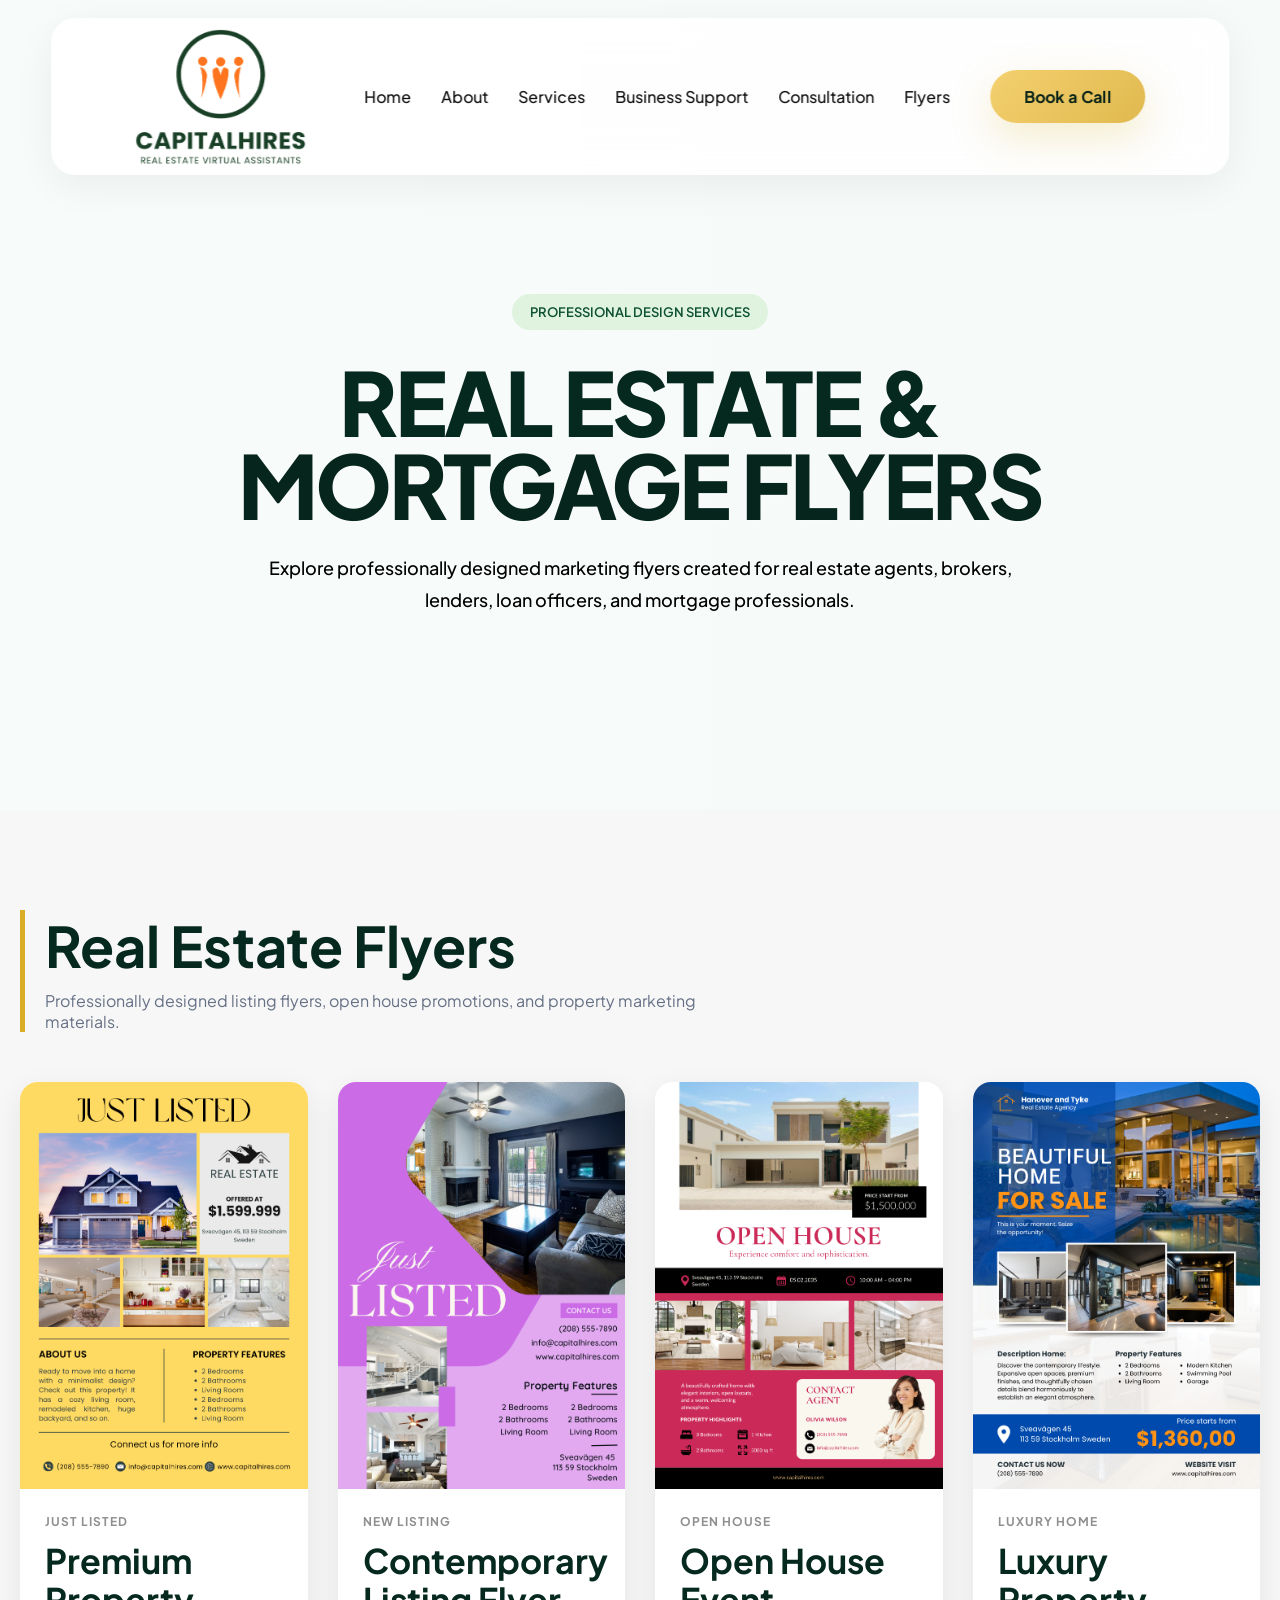
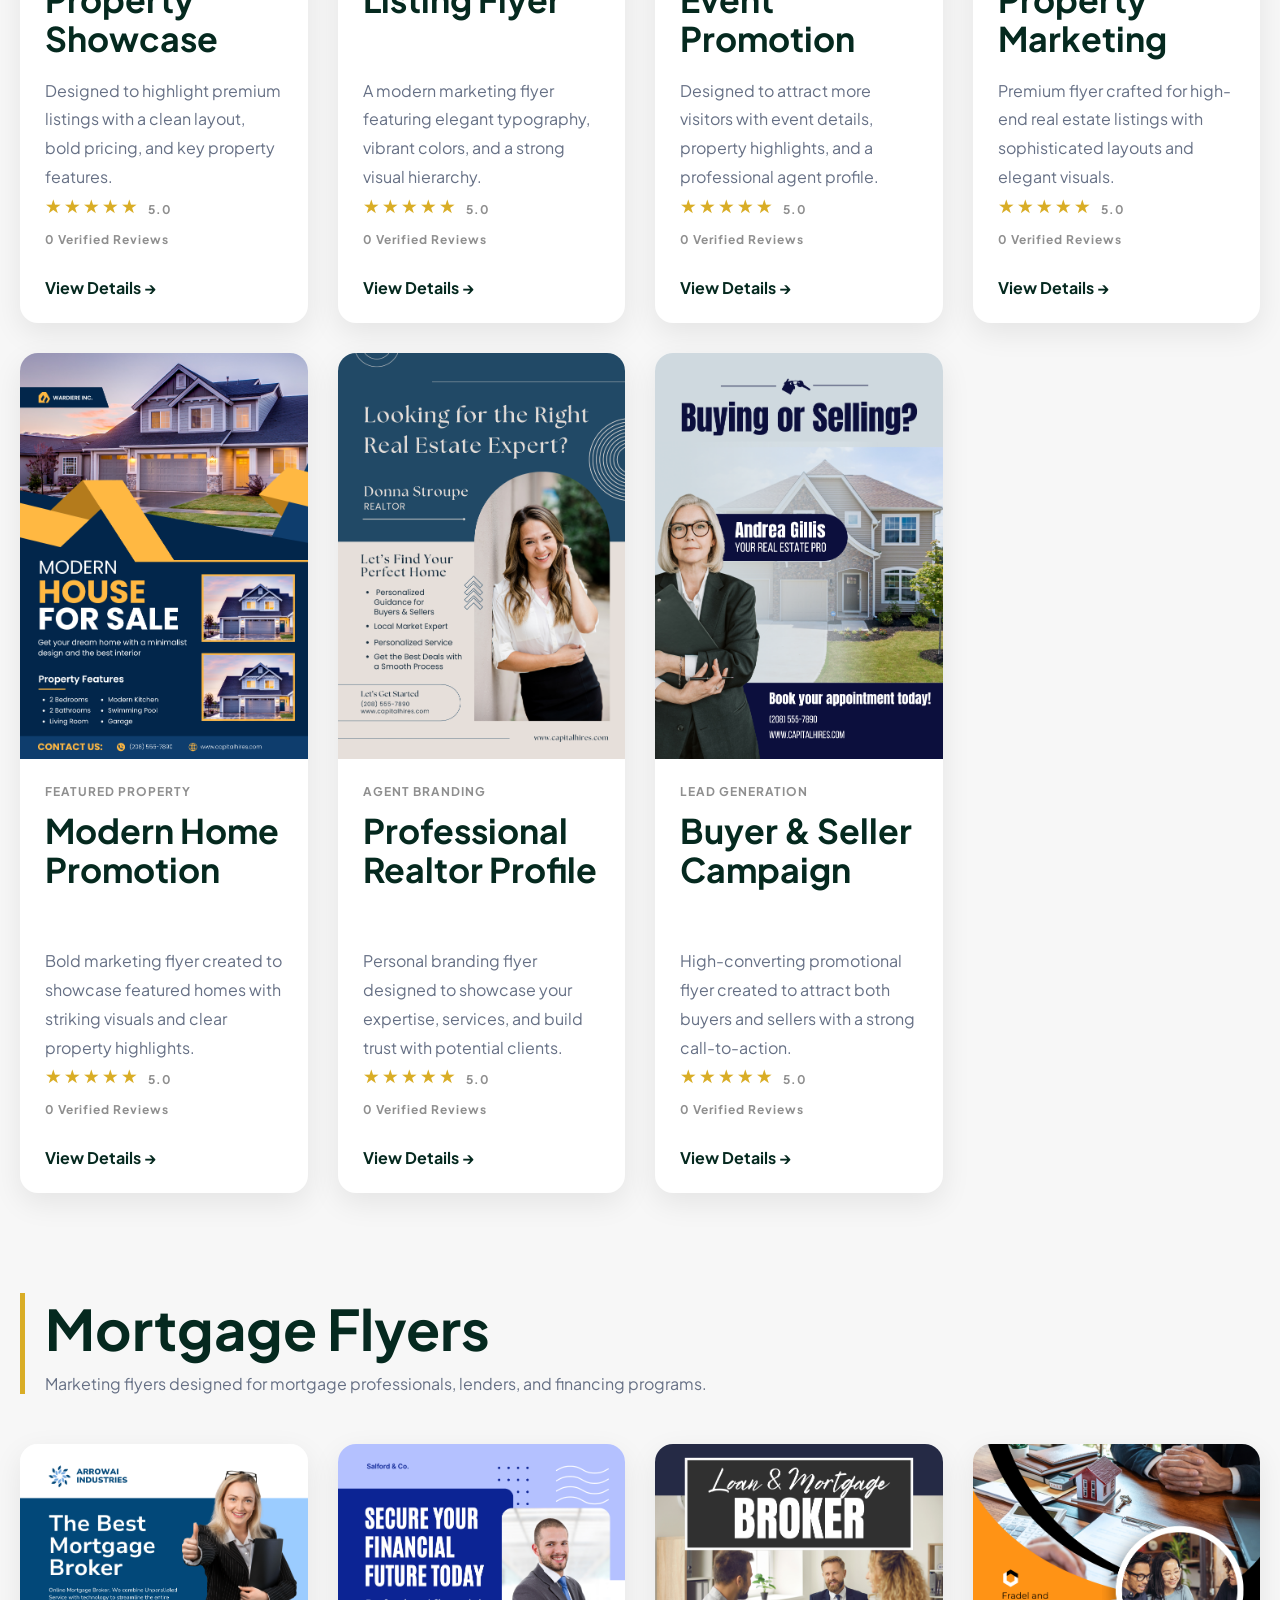
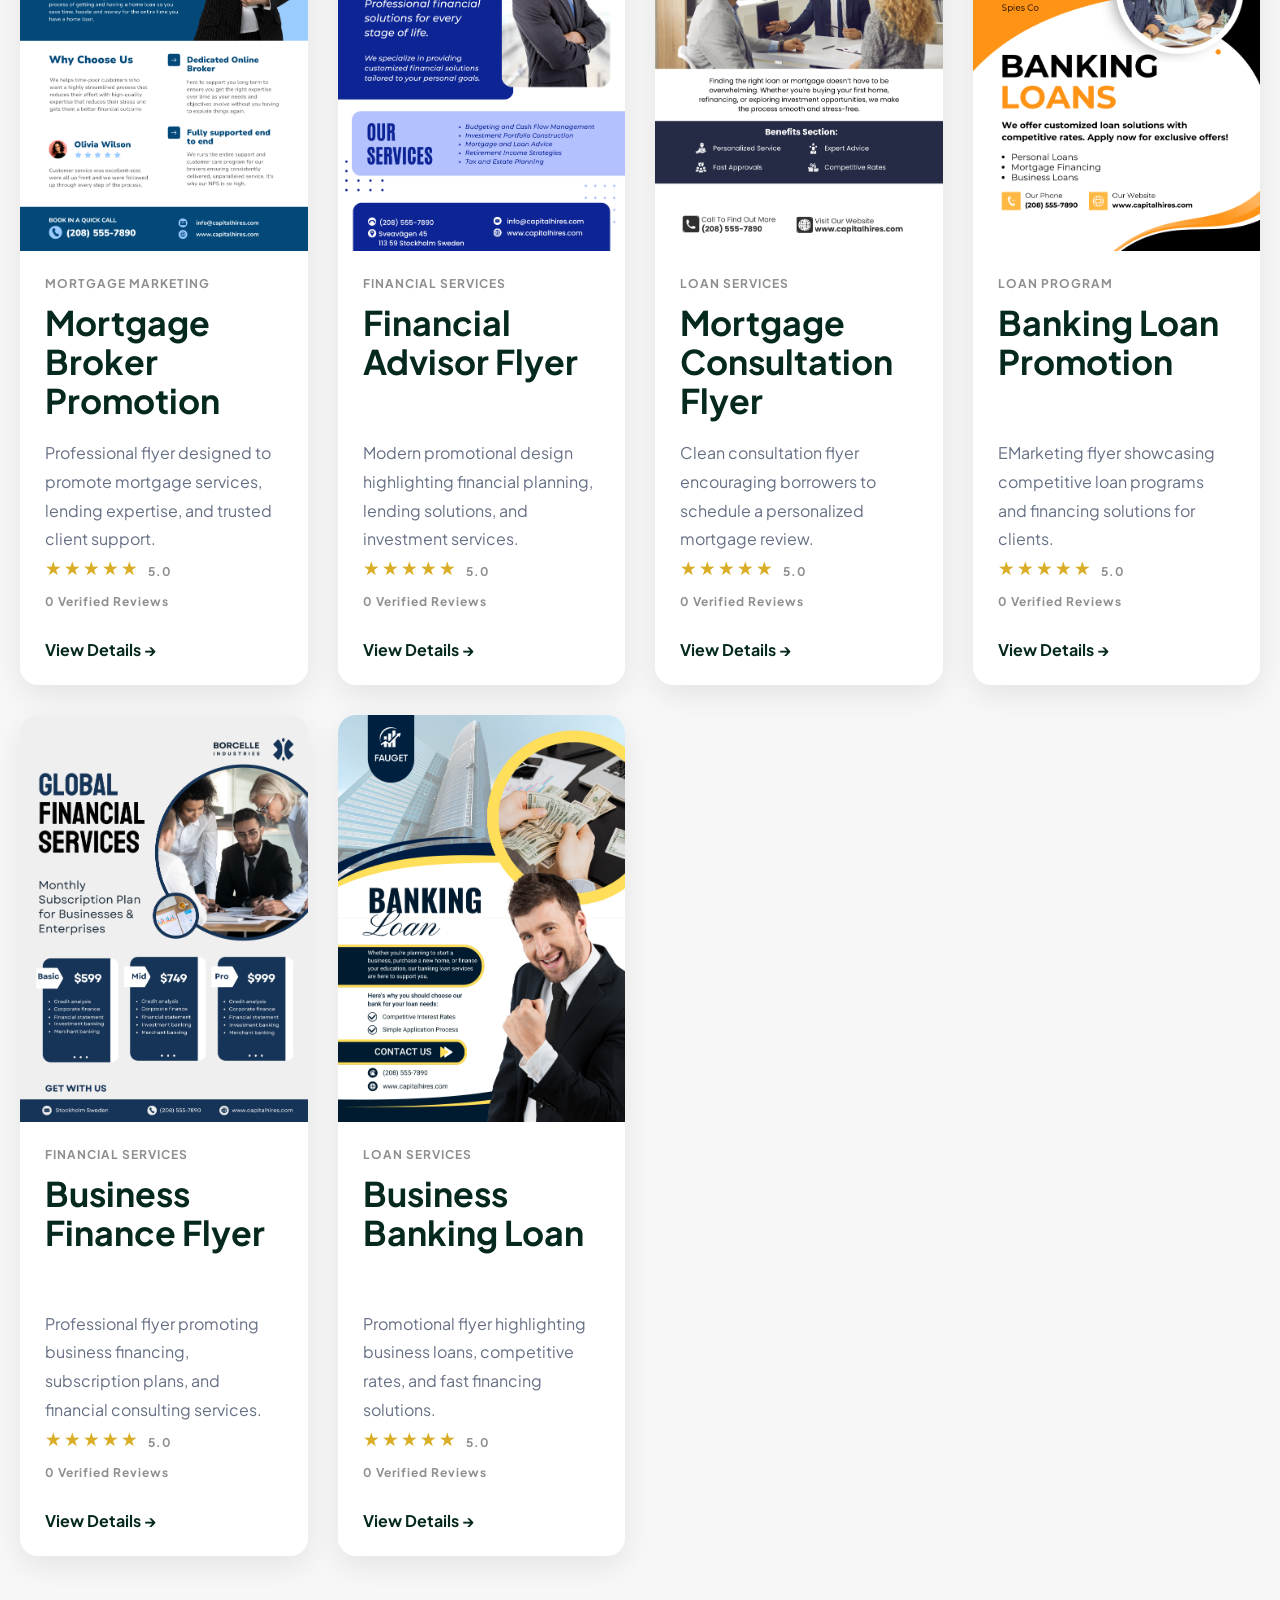
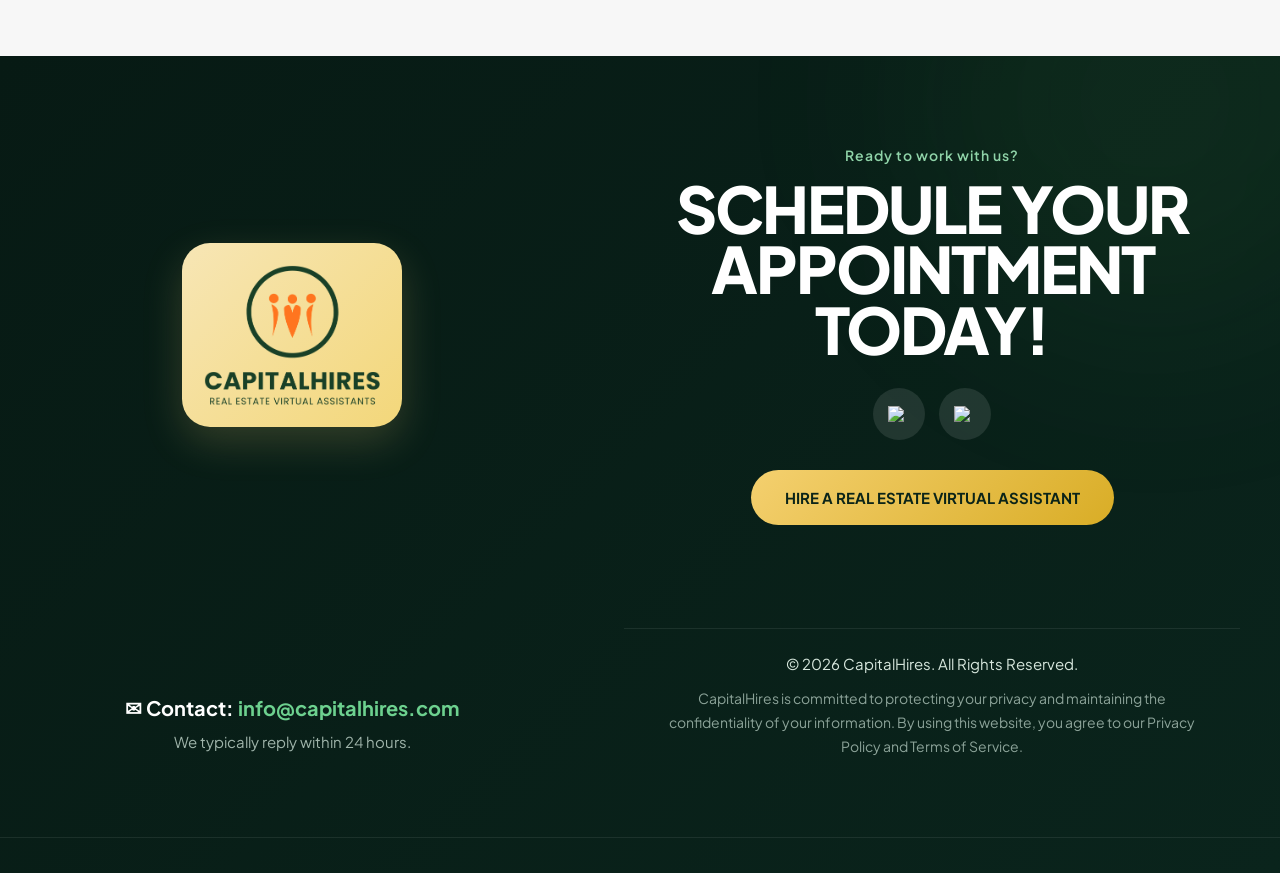
==== commit fee5e9c6: "update" ====
--- a/flyers/index.html
+++ b/flyers/index.html
@@ -142,15 +142,27 @@
             Designed to highlight premium listings with a clean layout, bold pricing, and key property features.
             </p>
 
-            <div class="flyer-review">
-
-                ★★★★★
-
-                <span>
-                    Sample Client Feedback
-                </span>
-
-            </div>
+<div class="flyer-review">
+
+    <div class="flyer-top-rating">
+
+        <span class="flyer-stars">
+            ★★★★★
+        </span>
+
+        <span class="flyer-rating">
+            5.0
+        </span>
+
+    </div>
+
+    <span class="flyer-count">
+
+        0 Verified Reviews
+
+    </span>
+
+</div>
 
 <a href="#" class="view-details">View Details →</a>
 
@@ -172,15 +184,27 @@
             A modern marketing flyer featuring elegant typography, vibrant colors, and a strong visual hierarchy.
             </p>
 
-            <div class="flyer-review">
-
-                ★★★★★
-
-                <span>
-                    Sample Client Feedback
-                </span>
-
-            </div>
+<div class="flyer-review">
+
+    <div class="flyer-top-rating">
+
+        <span class="flyer-stars">
+            ★★★★★
+        </span>
+
+        <span class="flyer-rating">
+            5.0
+        </span>
+
+    </div>
+
+    <span class="flyer-count">
+
+        0 Verified Reviews
+
+    </span>
+
+</div>
 
 <a href="#" class="view-details">View Details →</a>
 
@@ -202,15 +226,27 @@
             Designed to attract more visitors with event details, property highlights, and a professional agent profile.
             </p>
 
-            <div class="flyer-review">
-
-                ★★★★★
-
-                <span>
-                    Sample Client Feedback
-                </span>
-
-            </div>
+<div class="flyer-review">
+
+    <div class="flyer-top-rating">
+
+        <span class="flyer-stars">
+            ★★★★★
+        </span>
+
+        <span class="flyer-rating">
+            5.0
+        </span>
+
+    </div>
+
+    <span class="flyer-count">
+
+        0 Verified Reviews
+
+    </span>
+
+</div>
 
 <a href="#" class="view-details">View Details →</a>
 
@@ -232,15 +268,27 @@
             Premium flyer crafted for high-end real estate listings with sophisticated layouts and elegant visuals.
             </p>
 
-            <div class="flyer-review">
-
-                ★★★★★
-
-                <span>
-                    Sample Client Feedback
-                </span>
-
-            </div>
+<div class="flyer-review">
+
+    <div class="flyer-top-rating">
+
+        <span class="flyer-stars">
+            ★★★★★
+        </span>
+
+        <span class="flyer-rating">
+            5.0
+        </span>
+
+    </div>
+
+    <span class="flyer-count">
+
+        0 Verified Reviews
+
+    </span>
+
+</div>
 
 <a href="#" class="view-details">View Details →</a>
 
@@ -263,15 +311,27 @@
             Bold marketing flyer created to showcase featured homes with striking visuals and clear property highlights.
             </p>
 
-            <div class="flyer-review">
-
-                ★★★★★
-
-                <span>
-                    Sample Client Feedback
-                </span>
-
-            </div>
+<div class="flyer-review">
+
+    <div class="flyer-top-rating">
+
+        <span class="flyer-stars">
+            ★★★★★
+        </span>
+
+        <span class="flyer-rating">
+            5.0
+        </span>
+
+    </div>
+
+    <span class="flyer-count">
+
+        0 Verified Reviews
+
+    </span>
+
+</div>
 
 <a href="#" class="view-details">View Details →</a>
 
@@ -294,15 +354,27 @@
             Personal branding flyer designed to showcase your expertise, services, and build trust with potential clients.
             </p>
 
-            <div class="flyer-review">
-
-                ★★★★★
-
-                <span>
-                    Sample Client Feedback
-                </span>
-
-            </div>
+<div class="flyer-review">
+
+    <div class="flyer-top-rating">
+
+        <span class="flyer-stars">
+            ★★★★★
+        </span>
+
+        <span class="flyer-rating">
+            5.0
+        </span>
+
+    </div>
+
+    <span class="flyer-count">
+
+        0 Verified Reviews
+
+    </span>
+
+</div>
 
 <a href="#" class="view-details">View Details →</a>
 
@@ -324,15 +396,27 @@
             High-converting promotional flyer created to attract both buyers and sellers with a strong call-to-action.
             </p>
 
-            <div class="flyer-review">
-
-                ★★★★★
-
-                <span>
-                    Sample Client Feedback
-                </span>
-
-            </div>
+<div class="flyer-review">
+
+    <div class="flyer-top-rating">
+
+        <span class="flyer-stars">
+            ★★★★★
+        </span>
+
+        <span class="flyer-rating">
+            5.0
+        </span>
+
+    </div>
+
+    <span class="flyer-count">
+
+        0 Verified Reviews
+
+    </span>
+
+</div>
 
 <a href="#" class="view-details">View Details →</a>
 
@@ -373,15 +457,27 @@
             Professional flyer designed to promote mortgage services, lending expertise, and trusted client support.
             </p>
 
-            <div class="flyer-review">
-
-                ★★★★★
-
-                <span>
-                    Sample Client Feedback
-                </span>
-
-            </div>
+<div class="flyer-review">
+
+    <div class="flyer-top-rating">
+
+        <span class="flyer-stars">
+            ★★★★★
+        </span>
+
+        <span class="flyer-rating">
+            5.0
+        </span>
+
+    </div>
+
+    <span class="flyer-count">
+
+        0 Verified Reviews
+
+    </span>
+
+</div>
 
 <a href="#" class="view-details">View Details →</a>
 
@@ -403,15 +499,27 @@
             Modern promotional design highlighting financial planning, lending solutions, and investment services.
             </p>
 
-            <div class="flyer-review">
-
-                ★★★★★
-
-                <span>
-                    Sample Client Feedback
-                </span>
-
-            </div>
+<div class="flyer-review">
+
+    <div class="flyer-top-rating">
+
+        <span class="flyer-stars">
+            ★★★★★
+        </span>
+
+        <span class="flyer-rating">
+            5.0
+        </span>
+
+    </div>
+
+    <span class="flyer-count">
+
+        0 Verified Reviews
+
+    </span>
+
+</div>
 
 <a href="#" class="view-details">View Details →</a>
 
@@ -433,15 +541,27 @@
             Clean consultation flyer encouraging borrowers to schedule a personalized mortgage review.
             </p>
 
-            <div class="flyer-review">
-
-                ★★★★★
-
-                <span>
-                    Sample Client Feedback
-                </span>
-
-            </div>
+<div class="flyer-review">
+
+    <div class="flyer-top-rating">
+
+        <span class="flyer-stars">
+            ★★★★★
+        </span>
+
+        <span class="flyer-rating">
+            5.0
+        </span>
+
+    </div>
+
+    <span class="flyer-count">
+
+        0 Verified Reviews
+
+    </span>
+
+</div>
 
 <a href="#" class="view-details">View Details →</a>
 
@@ -463,16 +583,27 @@
             <p>
             EMarketing flyer showcasing competitive loan programs and financing solutions for clients.
             </p>
-
-            <div class="flyer-review">
-
-                ★★★★★
-
-                <span>
-                    Sample Client Feedback
-                </span>
-
-            </div>
+<div class="flyer-review">
+
+    <div class="flyer-top-rating">
+
+        <span class="flyer-stars">
+            ★★★★★
+        </span>
+
+        <span class="flyer-rating">
+            5.0
+        </span>
+
+    </div>
+
+    <span class="flyer-count">
+
+        0 Verified Reviews
+
+    </span>
+
+</div>
 
 <a href="#" class="view-details">View Details →</a>
 
@@ -495,15 +626,27 @@
             Professional flyer promoting business financing, subscription plans, and financial consulting services.
             </p>
 
-            <div class="flyer-review">
-
-                ★★★★★
-
-                <span>
-                    Sample Client Feedback
-                </span>
-
-            </div>
+<div class="flyer-review">
+
+    <div class="flyer-top-rating">
+
+        <span class="flyer-stars">
+            ★★★★★
+        </span>
+
+        <span class="flyer-rating">
+            5.0
+        </span>
+
+    </div>
+
+    <span class="flyer-count">
+
+        0 Verified Reviews
+
+    </span>
+
+</div>
 
 <a href="#" class="view-details">View Details →</a>
 
@@ -526,15 +669,27 @@
             Promotional flyer highlighting business loans, competitive rates, and fast financing solutions.
             </p>
 
-            <div class="flyer-review">
-
-                ★★★★★
-
-                <span>
-                    Sample Client Feedback
-                </span>
-
-            </div>
+<div class="flyer-review">
+
+    <div class="flyer-top-rating">
+
+        <span class="flyer-stars">
+            ★★★★★
+        </span>
+
+        <span class="flyer-rating">
+            5.0
+        </span>
+
+    </div>
+
+    <span class="flyer-count">
+
+        0 Verified Reviews
+
+    </span>
+
+</div>
 
 <a href="#" class="view-details">View Details →</a>
 
--- a/flyers/flyers.css
+++ b/flyers/flyers.css
@@ -192,22 +192,69 @@
 }
 
 .flyer-review{
+
     margin-top:auto;
 
+    display:flex;
+
+    flex-direction:column;
+
+    align-items:flex-start;
+
+    gap:4px;
+
+}
+
+.flyer-top-rating{
+
+    display:flex;
+
+    align-items:baseline;
+
+    gap:8px;
+
+}
+
+.flyer-info .flyer-stars{
+
+    display:inline-flex;
+
+    align-items:center;
+
     color:#d9ad26;
 
-    font-size:15px;
+    font-size:18px;
+
+    line-height:1;
+
+    letter-spacing:2px;
+
+    margin:0;
+
+}
+
+.flyer-rating{
+
+    font-size:16px;
 
     font-weight:700;
-}
-
-.flyer-review span{
-
-    color:#666;
-
-    margin-left:8px;
+
+    color:#05291f;
+
+    position:relative;
+
+    top:1px;
+
+}
+
+.flyer-count{
+
+    font-size:13px;
+
+    color:#7b7b7b;
 
     font-weight:500;
+
 }
 
 .flyer-info a{
